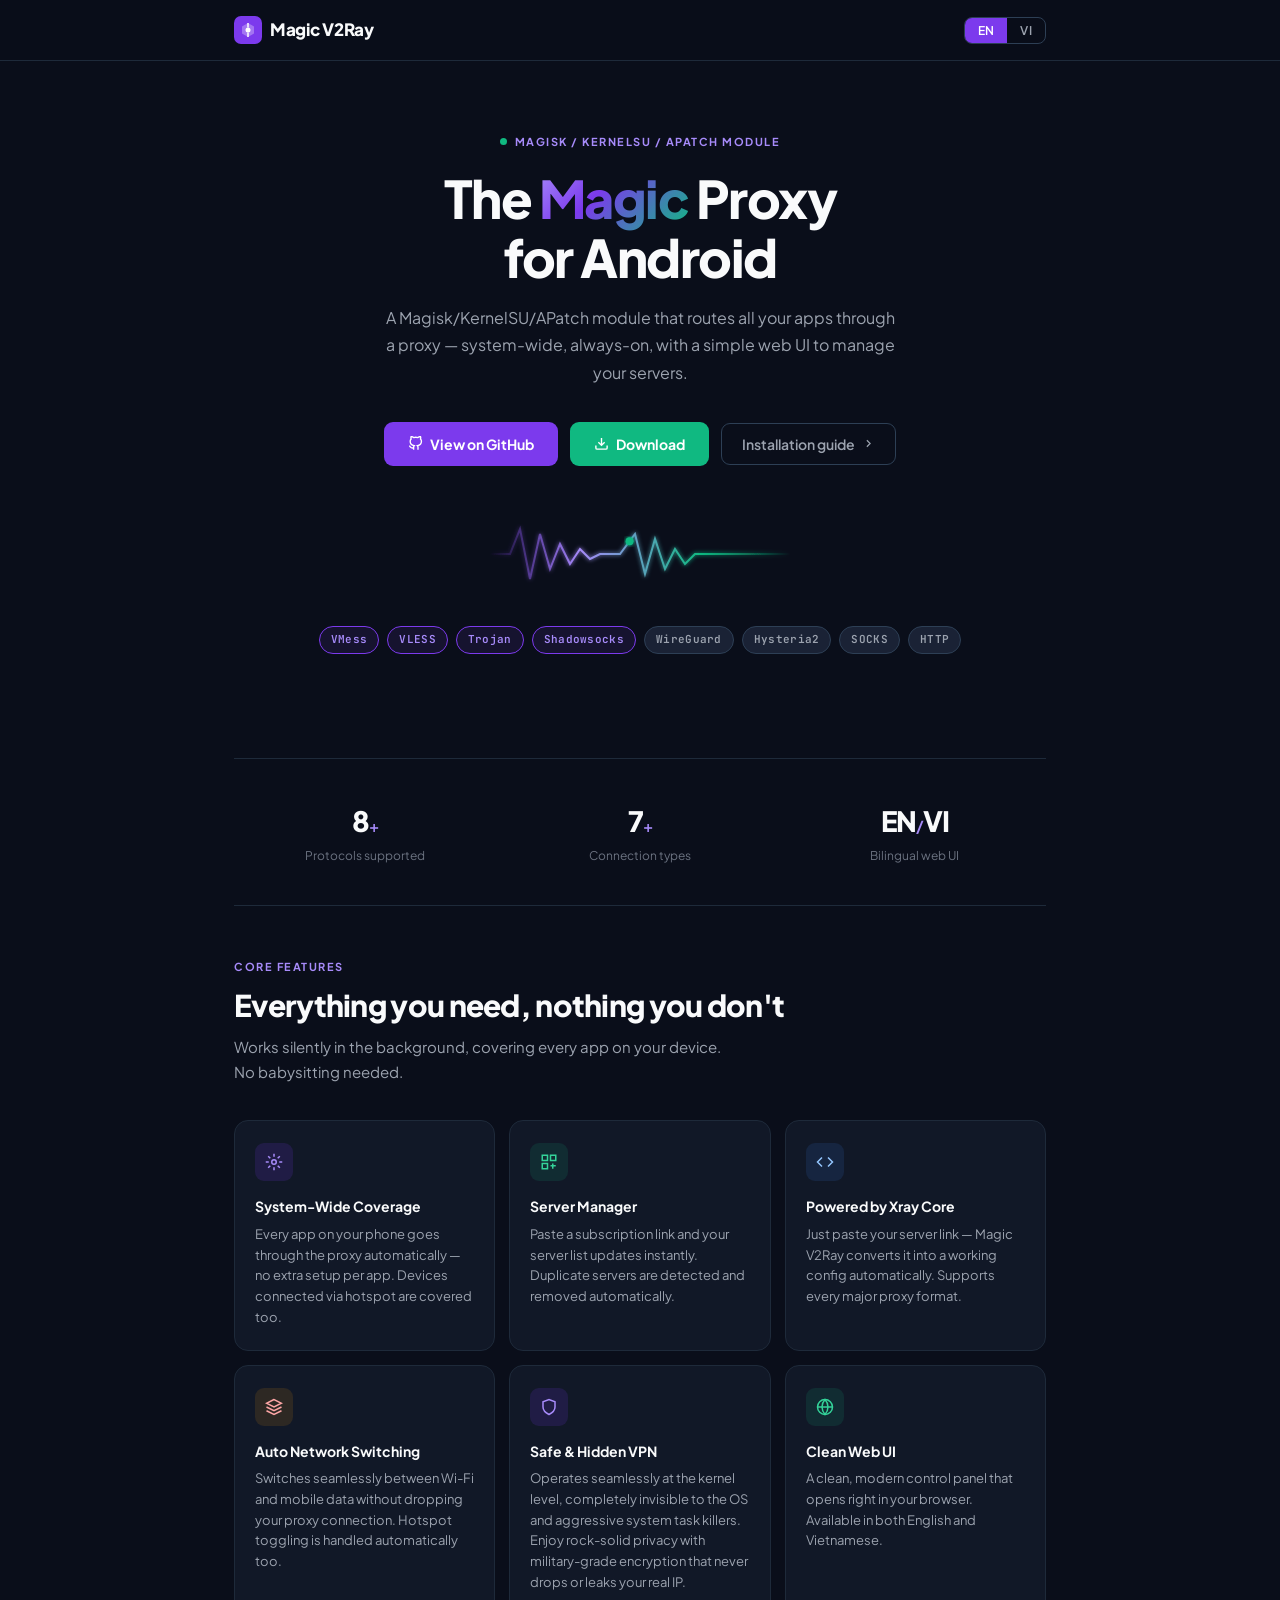
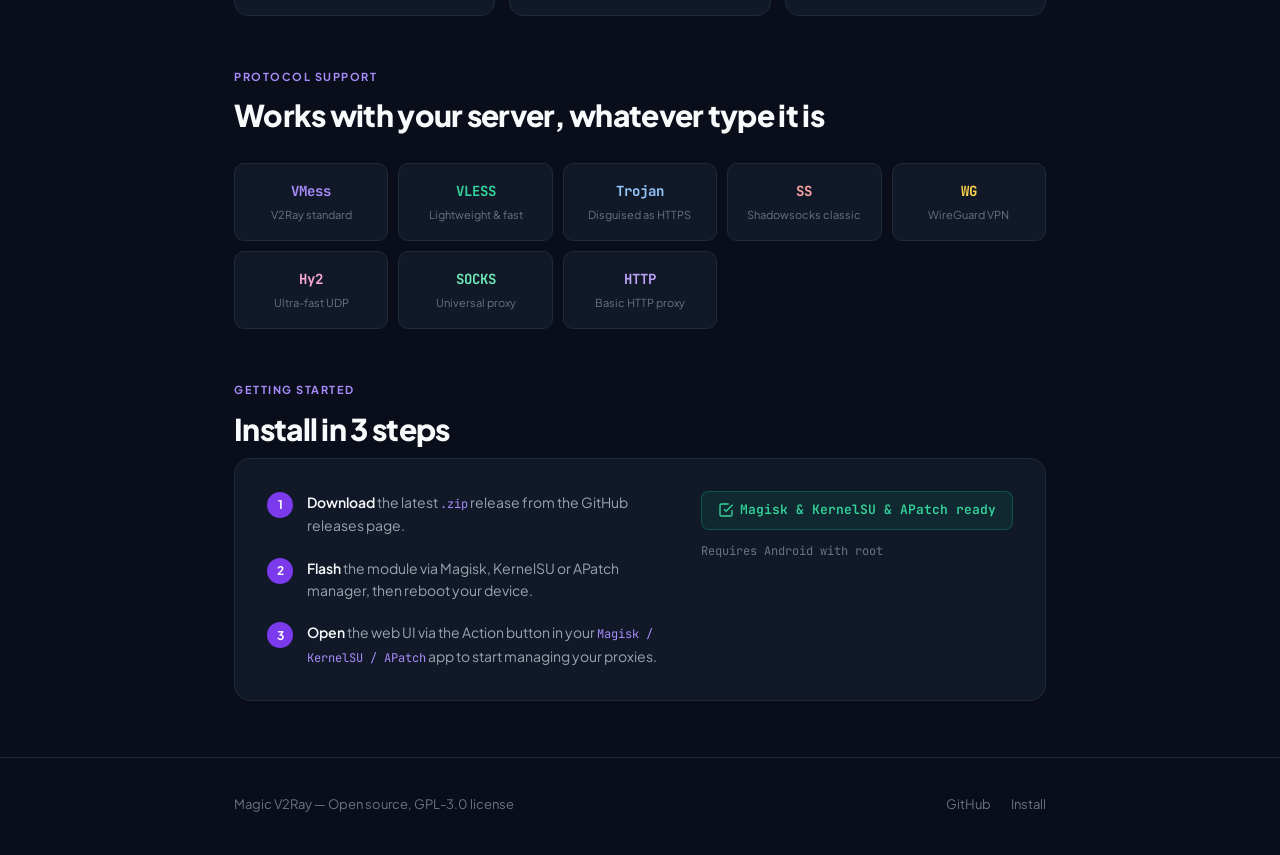
==== index.html @ 4b68f9a7 "Hello there!" ====
<html>
    <head>
        <meta charset="UTF-8">
        <meta name="viewport" content="width=device-width, initial-scale=1.0">
        <title>Magic V2Ray - Magisk/KernelSU/APatch module</title>
        <link rel="stylesheet" href="style.css">
        <link rel="icon" href="static/favicon.png">
    </head>
    <body>
        <div id="root" data-lang="en">
            <nav>
                <div class="wrap nav-inner">
                    <div class="logo">
                        <div class="logo-mark">
                            <svg viewBox="0 0 16 16">
                                <path d="M8 1L14 4.5V11.5L8 15L2 11.5V4.5L8 1Z" opacity=".3"/>
                                <circle cx="8" cy="8" r="2.5"/>
                                <line x1="8" y1="1" x2="8" y2="5.5" stroke="white" stroke-width="1.5" fill="none"/>
                                <line x1="8" y1="10.5" x2="8" y2="15" stroke="white" stroke-width="1.5" fill="none"/>
                            </svg>
                        </div>
                        Magic V2Ray
                    </div>
                    <div class="lang-toggle">
                        <button class="lang-btn active" onclick="setLang('en')">EN</button>
                        <button class="lang-btn" onclick="setLang('vi')">VI</button>
                    </div>
                </div>
            </nav>
            <div class="wrap">
                <!-- HERO -->
                <div class="hero">
                    <div class="hero-eyebrow">
                        <span class="dot-live"></span>
                        <span class="en">Magisk / KernelSU / APatch Module</span>
                        <span class="vi">Module cho Magisk / KernelSU / APatch</span>
                    </div>
                    <h1>
                        <span class="en">The <span class="gradient-text">Magic</span> Proxy<br>for Android</span>
                        <span class="vi">Proxy <span class="gradient-text">thần kỳ</span><br>cho Android</span>
                    </h1>
                    <p class="hero-sub en">A Magisk/KernelSU/APatch module that routes all your apps through a proxy — system-wide, always-on, with a simple web UI to manage your servers.</p>
                    <p class="hero-sub vi">Module Magisk/KernelSU/APatch giúp toàn bộ ứng dụng trên máy đi qua proxy — luôn hoạt động ngầm, không bị tắt, quản lý dễ dàng qua giao diện web.</p>
                    <div class="cta-row">
                        <a href="https://github.com/vincentng295/magic_v2ray" class="btn-primary">
                            <svg width="15" height="15" viewBox="0 0 24 24" fill="none" stroke="currentColor" stroke-width="2.2">
                                <path d="M9 19c-5 1.5-5-2.5-7-3m14 6v-3.87a3.37 3.37 0 00-.94-2.61c3.14-.35 6.44-1.54 6.44-7A5.44 5.44 0 0020 4.77 5.07 5.07 0 0019.91 1S18.73.65 16 2.48a13.38 13.38 0 00-7 0C6.27.65 5.09 1 5.09 1A5.07 5.07 0 005 4.77a5.44 5.44 0 00-1.5 3.78c0 5.42 3.3 6.61 6.44 7A3.37 3.37 0 009 18.13V22"/>
                            </svg>
                            <span class="en">View on GitHub</span><span class="vi">Xem trên GitHub</span>
                        </a>
                        <a href="https://github.com/vincentng295/Magic_V2Ray/releases/latest" class="btn-primary" style="background: #10B981; border-color: #10B981;">
                            <svg width="15" height="15" viewBox="0 0 24 24" fill="none" stroke="currentColor" stroke-width="2.2">
                                <path d="M21 15v4a2 2 0 0 1-2 2H5a2 2 0 0 1-2-2v-4M7 10l5 5 5-5M12 15V3"/>
                            </svg>
                            <span class="en">Download</span><span class="vi">Tải xuống</span>
                        </a>
                        <button class="btn-ghost" onclick="document.getElementById('install').scrollIntoView({behavior:'smooth'})">
                            <span class="en">Installation guide</span><span class="vi">Hướng dẫn cài đặt</span>
                            <svg width="13" height="13" viewBox="0 0 24 24" fill="none" stroke="currentColor" stroke-width="2.2">
                                <polyline points="9 18 15 12 9 6"/>
                            </svg>
                        </button>
                    </div>
                    <!-- SIGNAL ANIMATION -->
                    <div class="signal-wrap">
                        <a href="tool/monitor_latency"><svg viewBox="0 0 300 80" xmlns="http://www.w3.org/2000/svg">
                            <defs>
                                <linearGradient id="sg" x1="0%" y1="0%" x2="100%" y2="0%">
                                    <stop offset="0%" stop-color="#7C3AED" stop-opacity="0"/>
                                    <stop offset="30%" stop-color="#A78BFA"/>
                                    <stop offset="70%" stop-color="#10B981"/>
                                    <stop offset="100%" stop-color="#10B981" stop-opacity="0"/>
                                </linearGradient>
                                <filter id="glow">
                                    <feGaussianBlur stdDeviation="2" result="blur"/>
                                    <feMerge>
                                        <feMergeNode in="blur"/>
                                        <feMergeNode in="SourceGraphic"/>
                                    </feMerge>
                                </filter>
                            </defs>
                            <polyline id="wave" points="0,40 20,40 30,15 40,65 50,20 60,55 70,30 80,50 90,35 100,45 110,40 130,40 145,20 155,60 165,25 175,55 185,35 195,50 205,40 220,40 240,40 260,40 280,40 300,40"
                                fill="none" stroke="url(#sg)" stroke-width="2" filter="url(#glow)"/>
                            <circle r="4" fill="#10B981" filter="url(#glow)">
                                <animateMotion dur="2.8s" repeatCount="indefinite" keyTimes="0;1" calcMode="linear">
                                    <mpath href="#wave-path"/>
                                </animateMotion>
                            </circle>
                            <path id="wave-path" d="M0,40 L20,40 L30,15 L40,65 L50,20 L60,55 L70,30 L80,50 L90,35 L100,45 L110,40 L130,40 L145,20 L155,60 L165,25 L175,55 L185,35 L195,50 L205,40 L220,40 L240,40 L260,40 L280,40 L300,40" fill="none"/>
                        </svg></a>
                    </div>
                    <div class="pills">
                        <span class="pill hot">VMess</span>
                        <span class="pill hot">VLESS</span>
                        <span class="pill hot">Trojan</span>
                        <span class="pill hot">Shadowsocks</span>
                        <span class="pill">WireGuard</span>
                        <span class="pill">Hysteria2</span>
                        <span class="pill">SOCKS</span>
                        <span class="pill">HTTP</span>
                    </div>
                </div>
                <!-- STATS -->
                <div class="stats">
                    <div class="stat">
                        <div class="stat-num">8<span>+</span></div>
                        <div class="stat-lbl en">Protocols supported</div>
                        <div class="stat-lbl vi">Giao thức hỗ trợ</div>
                    </div>
                    <div class="stat">
                        <div class="stat-num">7<span>+</span></div>
                        <div class="stat-lbl en">Connection types</div>
                        <div class="stat-lbl vi">Kiểu kết nối hỗ trợ</div>
                    </div>
                    <div class="stat">
                        <div class="stat-num">EN<span>/</span>VI</div>
                        <div class="stat-lbl en">Bilingual web UI</div>
                        <div class="stat-lbl vi">Giao diện song ngữ</div>
                    </div>
                </div>
                <!-- FEATURES -->
                <div class="section">
                    <div class="section-label en">Core Features</div>
                    <div class="section-label vi">Tính năng chính</div>
                    <h2 class="section-title en">Everything you need, nothing you don't</h2>
                    <h2 class="section-title vi">Đủ tính năng, không rườm rà</h2>
                    <p class="section-sub en">Works silently in the background, covering every app on your device. No babysitting needed.</p>
                    <p class="section-sub vi">Chạy ngầm và tự động bảo vệ toàn bộ ứng dụng. Cài xong là xài, không cần chỉnh tay.</p>
                    <div class="feat-grid">
                        <div class="feat-card">
                            <div class="feat-icon v">
                                <svg width="18" height="18" viewBox="0 0 24 24" fill="none" stroke="#A78BFA" stroke-width="2">
                                    <circle cx="12" cy="12" r="3"/>
                                    <path d="M12 1v4M12 19v4M4.22 4.22l2.83 2.83M16.95 16.95l2.83 2.83M1 12h4M19 12h4M4.22 19.78l2.83-2.83M16.95 7.05l2.83-2.83"/>
                                </svg>
                            </div>
                            <div class="feat-title en">System-Wide Coverage</div>
                            <div class="feat-title vi">Phủ toàn bộ thiết bị</div>
                            <div class="feat-desc en">Every app on your phone goes through the proxy automatically — no extra setup per app. Devices connected via hotspot are covered too.</div>
                            <div class="feat-desc vi">Mọi ứng dụng trên điện thoại đều đi qua proxy tự động — không cần cài thêm gì. Thiết bị kết nối hotspot cũng được bảo vệ theo.</div>
                        </div>
                        <div class="feat-card">
                            <div class="feat-icon g">
                                <svg width="18" height="18" viewBox="0 0 24 24" fill="none" stroke="#34D399" stroke-width="2">
                                    <rect x="3" y="3" width="7" height="7"/>
                                    <rect x="14" y="3" width="7" height="7"/>
                                    <rect x="3" y="14" width="7" height="7"/>
                                    <path d="M14 17h7M17 14v7"/>
                                </svg>
                            </div>
                            <div class="feat-title en">Server Manager</div>
                            <div class="feat-title vi">Quản lý máy chủ</div>
                            <div class="feat-desc en">Paste a subscription link and your server list updates instantly. Duplicate servers are detected and removed automatically.</div>
                            <div class="feat-desc vi">Dán link subscription vào là danh sách máy chủ tự cập nhật. Server trùng lặp được tự động phát hiện và loại bỏ.</div>
                        </div>
                        <div class="feat-card">
                            <div class="feat-icon b">
                                <svg width="18" height="18" viewBox="0 0 24 24" fill="none" stroke="#93C5FD" stroke-width="2">
                                    <polyline points="16 18 22 12 16 6"/>
                                    <polyline points="8 6 2 12 8 18"/>
                                </svg>
                            </div>
                            <div class="feat-title en">Powered by Xray Core</div>
                            <div class="feat-title vi">Chạy trên nhân Xray</div>
                            <div class="feat-desc en">Just paste your server link — Magic V2Ray converts it into a working config automatically. Supports every major proxy format.</div>
                            <div class="feat-desc vi">Chỉ cần dán link server — Magic V2Ray tự chuyển thành cấu hình hoạt động được. Hỗ trợ mọi định dạng proxy phổ biến.</div>
                        </div>
                        <div class="feat-card">
                            <div class="feat-icon o">
                                <svg width="18" height="18" viewBox="0 0 24 24" fill="none" stroke="#FCA5A5" stroke-width="2">
                                    <path d="M12 2L2 7l10 5 10-5-10-5zM2 17l10 5 10-5M2 12l10 5 10-5"/>
                                </svg>
                            </div>
                            <div class="feat-title en">Auto Network Switching</div>
                            <div class="feat-title vi">Tự chuyển mạng</div>
                            <div class="feat-desc en">Switches seamlessly between Wi-Fi and mobile data without dropping your proxy connection. Hotspot toggling is handled automatically too.</div>
                            <div class="feat-desc vi">Chuyển liền mạch giữa Wi-Fi và dữ liệu di động mà không mất kết nối proxy. Bật tắt hotspot cũng được xử lý tự động.</div>
                        </div>
                        <div class="feat-card">
                            <div class="feat-icon v">
                                <svg width="18" height="18" viewBox="0 0 24 24" fill="none" stroke="#A78BFA" stroke-width="2">
                                    <path d="M12 22s8-4 8-10V5l-8-3-8 3v7c0 6 8 10 8 10z"/>
                                </svg>
                            </div>
                            <div class="feat-title en">Safe & Hidden VPN</div>
                            <div class="feat-title vi">An toàn & VPN ẩn thân</div>
                            <div class="feat-desc en">Operates seamlessly at the kernel level, completely invisible to the OS and aggressive system task killers. Enjoy rock-solid privacy with military-grade encryption that never drops or leaks your real IP.</div>
                            <div class="feat-desc vi">Hoạt động mượt mà ở cấp độ nhân (Kernel), hoàn toàn ẩn mình trước hệ điều hành và các trình dọn RAM hệ thống. Tận hưởng sự riêng tư tuyệt đối với mã hóa cấp quân đội, không lo gián đoạn hay rò rỉ IP thật.</div>
                        </div>
                        <div class="feat-card">
                            <div class="feat-icon g">
                                <svg width="18" height="18" viewBox="0 0 24 24" fill="none" stroke="#34D399" stroke-width="2">
                                    <circle cx="12" cy="12" r="10"/>
                                    <line x1="2" y1="12" x2="22" y2="12"/>
                                    <path d="M12 2a15.3 15.3 0 014 10 15.3 15.3 0 01-4 10 15.3 15.3 0 01-4-10 15.3 15.3 0 014-10z"/>
                                </svg>
                            </div>
                            <div class="feat-title en">Clean Web UI</div>
                            <div class="feat-title vi">Giao diện Web gọn gàng</div>
                            <div class="feat-desc en">A clean, modern control panel that opens right in your browser. Available in both English and Vietnamese.</div>
                            <div class="feat-desc vi">Trang quản lý hiện đại mở ngay trong trình duyệt. Hỗ trợ cả Tiếng Anh và Tiếng Việt.</div>
                        </div>
                    </div>
                </div>
                <!-- PROTOCOLS -->
                <div class="proto-section">
                    <div class="section-label en">Protocol Support</div>
                    <div class="section-label vi">Giao thức được hỗ trợ</div>
                    <h2 class="section-title en">Works with your server, whatever type it is</h2>
                    <h2 class="section-title vi">Tương thích với mọi loại máy chủ bạn đang dùng</h2>
                    <div class="proto-grid">
                        <div class="proto-card">
                            <div class="proto-name" style="color:#A78BFA">VMess</div>
                            <div class="proto-desc en">V2Ray standard</div>
                            <div class="proto-desc vi">Chuẩn V2Ray</div>
                        </div>
                        <div class="proto-card">
                            <div class="proto-name" style="color:#34D399">VLESS</div>
                            <div class="proto-desc en">Lightweight & fast</div>
                            <div class="proto-desc vi">Nhẹ & nhanh</div>
                        </div>
                        <div class="proto-card">
                            <div class="proto-name" style="color:#93C5FD">Trojan</div>
                            <div class="proto-desc en">Disguised as HTTPS</div>
                            <div class="proto-desc vi">Ngụy trang HTTPS</div>
                        </div>
                        <div class="proto-card">
                            <div class="proto-name" style="color:#FCA5A5">SS</div>
                            <div class="proto-desc en">Shadowsocks classic</div>
                            <div class="proto-desc vi">Shadowsocks cổ điển</div>
                        </div>
                        <div class="proto-card">
                            <div class="proto-name" style="color:#FCD34D">WG</div>
                            <div class="proto-desc en">WireGuard VPN</div>
                            <div class="proto-desc vi">WireGuard VPN</div>
                        </div>
                        <div class="proto-card">
                            <div class="proto-name" style="color:#F9A8D4">Hy2</div>
                            <div class="proto-desc en">Ultra-fast UDP</div>
                            <div class="proto-desc vi">UDP siêu nhanh</div>
                        </div>
                        <div class="proto-card">
                            <div class="proto-name" style="color:#6EE7B7">SOCKS</div>
                            <div class="proto-desc en">Universal proxy</div>
                            <div class="proto-desc vi">Proxy đa dụng</div>
                        </div>
                        <div class="proto-card">
                            <div class="proto-name" style="color:#BAA3F7">HTTP</div>
                            <div class="proto-desc en">Basic HTTP proxy</div>
                            <div class="proto-desc vi">Proxy HTTP cơ bản</div>
                        </div>
                    </div>
                </div>
                <!-- INSTALL -->
                <div class="section" id="install">
                    <div class="section-label en">Getting Started</div>
                    <div class="section-label vi">Bắt đầu sử dụng</div>
                    <h2 class="section-title en">Install in 3 steps</h2>
                    <h2 class="section-title vi">Cài đặt trong 3 bước</h2>
                    <div class="install-card">
                        <div class="install-steps">
                            <div class="step-row">
                                <div class="step-num">1</div>
                                <div class="step-txt en"><strong>Download</strong> the latest <code style="font-size:12px;font-family:var(--mono);color:var(--violet-l)">.zip</code> release from the GitHub releases page.</div>
                                <div class="step-txt vi"><strong>Tải xuống</strong> bản release <code style="font-size:12px;font-family:var(--mono);color:var(--violet-l)">.zip</code> mới nhất từ trang GitHub releases.</div>
                            </div>
                            <div class="step-row">
                                <div class="step-num">2</div>
                                <div class="step-txt en"><strong>Flash</strong> the module via Magisk, KernelSU or APatch manager, then reboot your device.</div>
                                <div class="step-txt vi"><strong>Flash</strong> module qua ứng dụng Magisk, KernelSU hoặc APatch, sau đó khởi động lại thiết bị.</div>
                            </div>
                            <div class="step-row" style="margin-bottom:0">
                                <div class="step-num">3</div>
                                <div class="step-txt en"><strong>Open</strong> the web UI via the Action button in your <code style="font-size:12px;font-family:var(--mono);color:var(--violet-l)">Magisk / KernelSU / APatch</code> app to start managing your proxies.</div>
                                <div class="step-txt vi"><strong>Mở</strong> giao diện web bằng nút Action trong ứng dụng <code style="font-size:12px;font-family:var(--mono);color:var(--violet-l)">Magisk / KernelSU / APatch</code> để bắt đầu quản lý proxy.</div>
                            </div>
                        </div>
                        <div>
                            <div class="install-badge">
                                <svg width="16" height="16" viewBox="0 0 24 24" fill="none" stroke="currentColor" stroke-width="2">
                                    <polyline points="9 11 12 14 22 4"/>
                                    <path d="M21 12v7a2 2 0 01-2 2H5a2 2 0 01-2-2V5a2 2 0 012-2h11"/>
                                </svg>
                                <span class="en">Magisk &amp; KernelSU &amp; APatch ready</span>
                                <span class="vi">Hỗ trợ Magisk &amp; KernelSU &amp; APatch</span>
                            </div>
                            <p style="font-size:12px;color:var(--txt3);margin-top:12px;font-family:var(--mono)">
                                <span class="en">Requires Android with root</span>
                                <span class="vi">Yêu cầu Android đã root</span>
                            </p>
                        </div>
                    </div>
                </div>
            </div>
            <!-- /wrap -->
            <footer>
                <div class="wrap footer-inner">
                    <div class="footer-left en">Magic V2Ray — Open source, GPL-3.0 license</div>
                    <div class="footer-left vi">Magic V2Ray — Mã nguồn mở, giấy phép GPL-3.0</div>
                    <div class="footer-links">
                        <a href="https://github.com/vincentng295/magic_v2ray">GitHub</a>
                        <a href="#" onclick="document.getElementById('install').scrollIntoView({behavior:'smooth'});return false" class="en">Install</a>
                        <a href="#" onclick="document.getElementById('install').scrollIntoView({behavior:'smooth'});return false" class="vi">Cài đặt</a>
                    </div>
                </div>
            </footer>
        </div>
        <script>
            if ('serviceWorker' in navigator) {
                window.addEventListener('load', () => {
                    navigator.serviceWorker.register('sw.js')
                        .then(reg => console.log('[Service Worker] Register with scope:', reg.scope))
                        .catch(err => console.error('[Service Worker] Register failed:', err));
                });
            }

            function setLang(lang) {
                document.getElementById('root').dataset.lang = lang;
                document.querySelectorAll('.lang-btn').forEach(b => b.classList.remove('active'));
                const targetBtn = document.querySelector(`.lang-btn[onclick="setLang('${lang}')"]`);
                if (targetBtn) targetBtn.classList.add('active');
                localStorage.setItem('preferred-lang', lang);
            }

            function autoDetectLanguage() {
                const savedLang = localStorage.getItem('preferred-lang');
                if (savedLang === 'en' || savedLang === 'vi') {
                    setLang(savedLang);
                    return;
                }
                const browserLang = (navigator.language || navigator.userLanguage || 'en').toLowerCase();
                if (browserLang.startsWith('vi')) {
                    setLang('vi');
                } else {
                    setLang('en');
                }
            }

            document.addEventListener('DOMContentLoaded', autoDetectLanguage);
        </script>
    </body>
</html>
---- style.css ----
@import url('https://fonts.googleapis.com/css2?family=Plus+Jakarta+Sans:wght@400;500;600;700;800&family=JetBrains+Mono:wght@400;500&display=swap');
*{box-sizing:border-box;margin:0;padding:0}
:root{
  --bg:#0A0E1A;--bg2:#111827;--bg3:#1a2235;
  --violet:#7C3AED;--violet-l:#A78BFA;--violet-ll:#DDD6FE;
  --emerald:#10B981;--emerald-l:#34D399;
  --txt:#F9FAFB;--txt2:#9CA3AF;--txt3:#6B7280;
  --border:#1E2A3A;--border2:#2D3F55;
  --mono:'JetBrains Mono',monospace;
  --sans:'Plus Jakarta Sans',sans-serif;
}
body{background:var(--bg);color:var(--txt);font-family:var(--sans);font-size:15px;line-height:1.6}
.wrap{max-width:860px;margin:0 auto;padding:0 24px}

/* NAV */
nav{padding:16px 0;border-bottom:1px solid var(--border);position:sticky;top:0;background:rgba(10,14,26,.92);backdrop-filter:blur(8px);z-index:100}
.nav-inner{display:flex;align-items:center;justify-content:space-between}
.logo{font-weight:800;font-size:17px;letter-spacing:-.3px;display:flex;align-items:center;gap:8px}
.logo-mark{width:28px;height:28px;background:var(--violet);border-radius:7px;display:flex;align-items:center;justify-content:center}
.logo-mark svg{width:16px;height:16px;fill:white}
.lang-toggle{display:flex;gap:0;border:1px solid var(--border2);border-radius:8px;overflow:hidden}
.lang-btn{padding:5px 13px;font-size:12px;font-weight:600;font-family:var(--sans);cursor:pointer;border:none;transition:all .2s;letter-spacing:.3px}
.lang-btn.active{background:var(--violet);color:#fff}
.lang-btn:not(.active){background:transparent;color:var(--txt2)}

/* HERO */
.hero{padding:72px 0 56px;text-align:center;position:relative;overflow:hidden}
.hero-eyebrow{font-size:11px;font-weight:700;letter-spacing:1.5px;text-transform:uppercase;color:var(--violet-l);margin-bottom:18px;display:flex;align-items:center;justify-content:center;gap:8px}
.dot-live{width:7px;height:7px;background:var(--emerald);border-radius:50%;animation:pulse-dot 2s infinite}
@keyframes pulse-dot{0%,100%{box-shadow:0 0 0 0 rgba(16,185,129,.5)}50%{box-shadow:0 0 0 5px rgba(16,185,129,0)}}
h1{font-size:clamp(32px,5vw,52px);font-weight:800;line-height:1.15;letter-spacing:-1.5px;margin-bottom:16px}
.gradient-text{background:linear-gradient(135deg,#A78BFA 0%,#7C3AED 40%,#10B981 100%);-webkit-background-clip:text;-webkit-text-fill-color:transparent;background-clip:text}
.hero-sub{font-size:16px;color:var(--txt2);max-width:520px;margin:0 auto 36px;line-height:1.7}
.cta-row{display:flex;align-items:center;justify-content:center;gap:12px;flex-wrap:wrap}
.btn-primary{background:var(--violet);color:#fff;padding:11px 24px;border-radius:9px;font-weight:700;font-size:14px;font-family:var(--sans);border:none;cursor:pointer;transition:all .18s;text-decoration:none;display:inline-flex;align-items:center;gap:7px}
.btn-primary:hover{background:#6D28D9;transform:translateY(-1px)}
.btn-ghost{background:transparent;color:var(--txt2);padding:11px 20px;border-radius:9px;font-weight:600;font-size:14px;font-family:var(--sans);border:1px solid var(--border2);cursor:pointer;transition:all .18s;text-decoration:none;display:inline-flex;align-items:center;gap:7px}
.btn-ghost:hover{border-color:var(--violet-l);color:var(--violet-l)}

/* SIGNAL ANIMATION */
.signal-wrap{margin:48px auto 0;width:300px;height:80px;position:relative}
.signal-wrap svg{width:100%;height:100%}

/* PROTOCOL PILLS */
.pills{display:flex;flex-wrap:wrap;gap:8px;justify-content:center;margin-top:32px}
.pill{font-size:11px;font-weight:600;font-family:var(--mono);padding:4px 11px;border-radius:100px;background:var(--bg3);border:1px solid var(--border2);color:var(--txt2);letter-spacing:.3px}
.pill.hot{border-color:var(--violet);color:var(--violet-l);background:rgba(124,58,237,.1)}

/* STATS */
.stats{display:grid;grid-template-columns:repeat(auto-fit,minmax(140px,1fr));gap:12px;padding:40px 0;border-top:1px solid var(--border);border-bottom:1px solid var(--border);margin:48px 0 0}
.stat{text-align:center}
.stat-num{font-size:28px;font-weight:800;letter-spacing:-1px;color:var(--txt)}
.stat-num span{font-size:16px;font-weight:600;color:var(--violet-l)}
.stat-lbl{font-size:12px;color:var(--txt3);margin-top:2px}

/* FEATURES */
.section{padding:52px 0 0}
.section-label{font-size:11px;font-weight:700;letter-spacing:1.5px;text-transform:uppercase;color:var(--violet-l);margin-bottom:12px}
.section-title{font-size:clamp(22px,3.5vw,30px);font-weight:800;letter-spacing:-.7px;margin-bottom:10px;line-height:1.25}
.section-sub{font-size:15px;color:var(--txt2);max-width:500px;line-height:1.65;margin-bottom:36px}
.feat-grid{display:grid;grid-template-columns:repeat(auto-fit,minmax(220px,1fr));gap:14px}
.feat-card{background:var(--bg2);border:1px solid var(--border);border-radius:14px;padding:22px 20px;transition:border-color .2s}
.feat-card:hover{border-color:var(--border2)}
.feat-icon{width:38px;height:38px;border-radius:9px;display:flex;align-items:center;justify-content:center;margin-bottom:14px;font-size:18px}
.feat-icon.v{background:rgba(124,58,237,.15)}
.feat-icon.g{background:rgba(16,185,129,.12)}
.feat-icon.b{background:rgba(59,130,246,.12)}
.feat-icon.o{background:rgba(245,158,11,.12)}
.feat-title{font-size:14px;font-weight:700;margin-bottom:6px}
.feat-desc{font-size:13px;color:var(--txt2);line-height:1.6}

/* CODE BLOCK */
.code-block{background:var(--bg2);border:1px solid var(--border);border-radius:12px;overflow:hidden;margin:36px 0}
.code-header{padding:10px 16px;display:flex;align-items:center;gap:8px;border-bottom:1px solid var(--border)}
.code-dot{width:10px;height:10px;border-radius:50%}
.code-file{font-size:12px;color:var(--txt3);font-family:var(--mono);margin-left:4px}
.code-body{padding:18px 20px;font-family:var(--mono);font-size:12.5px;line-height:1.8;overflow-x:auto;color:#C8D8F0}
.code-body .c{color:var(--txt3)}
.code-body .k{color:#A78BFA}
.code-body .s{color:#34D399}
.code-body .v{color:#FCA5A5}
.code-body .n{color:#93C5FD}

/* PROTOCOL TABLE */
.proto-section{padding:52px 0 0}
.proto-grid{display:grid;grid-template-columns:repeat(auto-fit,minmax(150px,1fr));gap:10px;margin-top:28px}
.proto-card{background:var(--bg2);border:1px solid var(--border);border-radius:10px;padding:16px;text-align:center;transition:all .2s;cursor:default}
.proto-card:hover{border-color:var(--violet);background:rgba(124,58,237,.06)}
.proto-name{font-size:14px;font-weight:700;font-family:var(--mono);margin-bottom:4px}
.proto-desc{font-size:11px;color:var(--txt3)}

/* INSTALL */
.install-section{padding:52px 0}
.install-card{background:var(--bg2);border:1px solid var(--border);border-radius:16px;padding:32px;display:flex;align-items:flex-start;gap:28px;flex-wrap:wrap}
.install-steps{flex:1;min-width:220px}
.step-row{display:flex;gap:14px;margin-bottom:20px;align-items:flex-start}
.step-num{width:26px;height:26px;border-radius:50%;background:var(--violet);color:#fff;font-size:12px;font-weight:700;display:flex;align-items:center;justify-content:center;flex-shrink:0;margin-top:1px}
.step-txt{font-size:14px;color:var(--txt2);line-height:1.6}
.step-txt strong{color:var(--txt);font-weight:600}
.install-badge{display:inline-flex;align-items:center;gap:6px;background:rgba(16,185,129,.1);border:1px solid rgba(16,185,129,.3);color:var(--emerald-l);border-radius:8px;padding:8px 16px;font-size:13px;font-weight:600;font-family:var(--mono)}

/* FOOTER */
footer{padding:36px 0 40px;border-top:1px solid var(--border);margin-top:56px}
.footer-inner{display:flex;align-items:center;justify-content:space-between;flex-wrap:wrap;gap:16px}
.footer-left{font-size:13px;color:var(--txt3)}
.footer-links{display:flex;gap:20px}
.footer-links a{font-size:13px;color:var(--txt3);text-decoration:none;transition:color .2s}
.footer-links a:hover{color:var(--violet-l)}

/* LANG HIDE */
.en,.vi{transition:opacity .15s}
[data-lang="vi"] .en,[data-lang="en"] .vi{display:none}
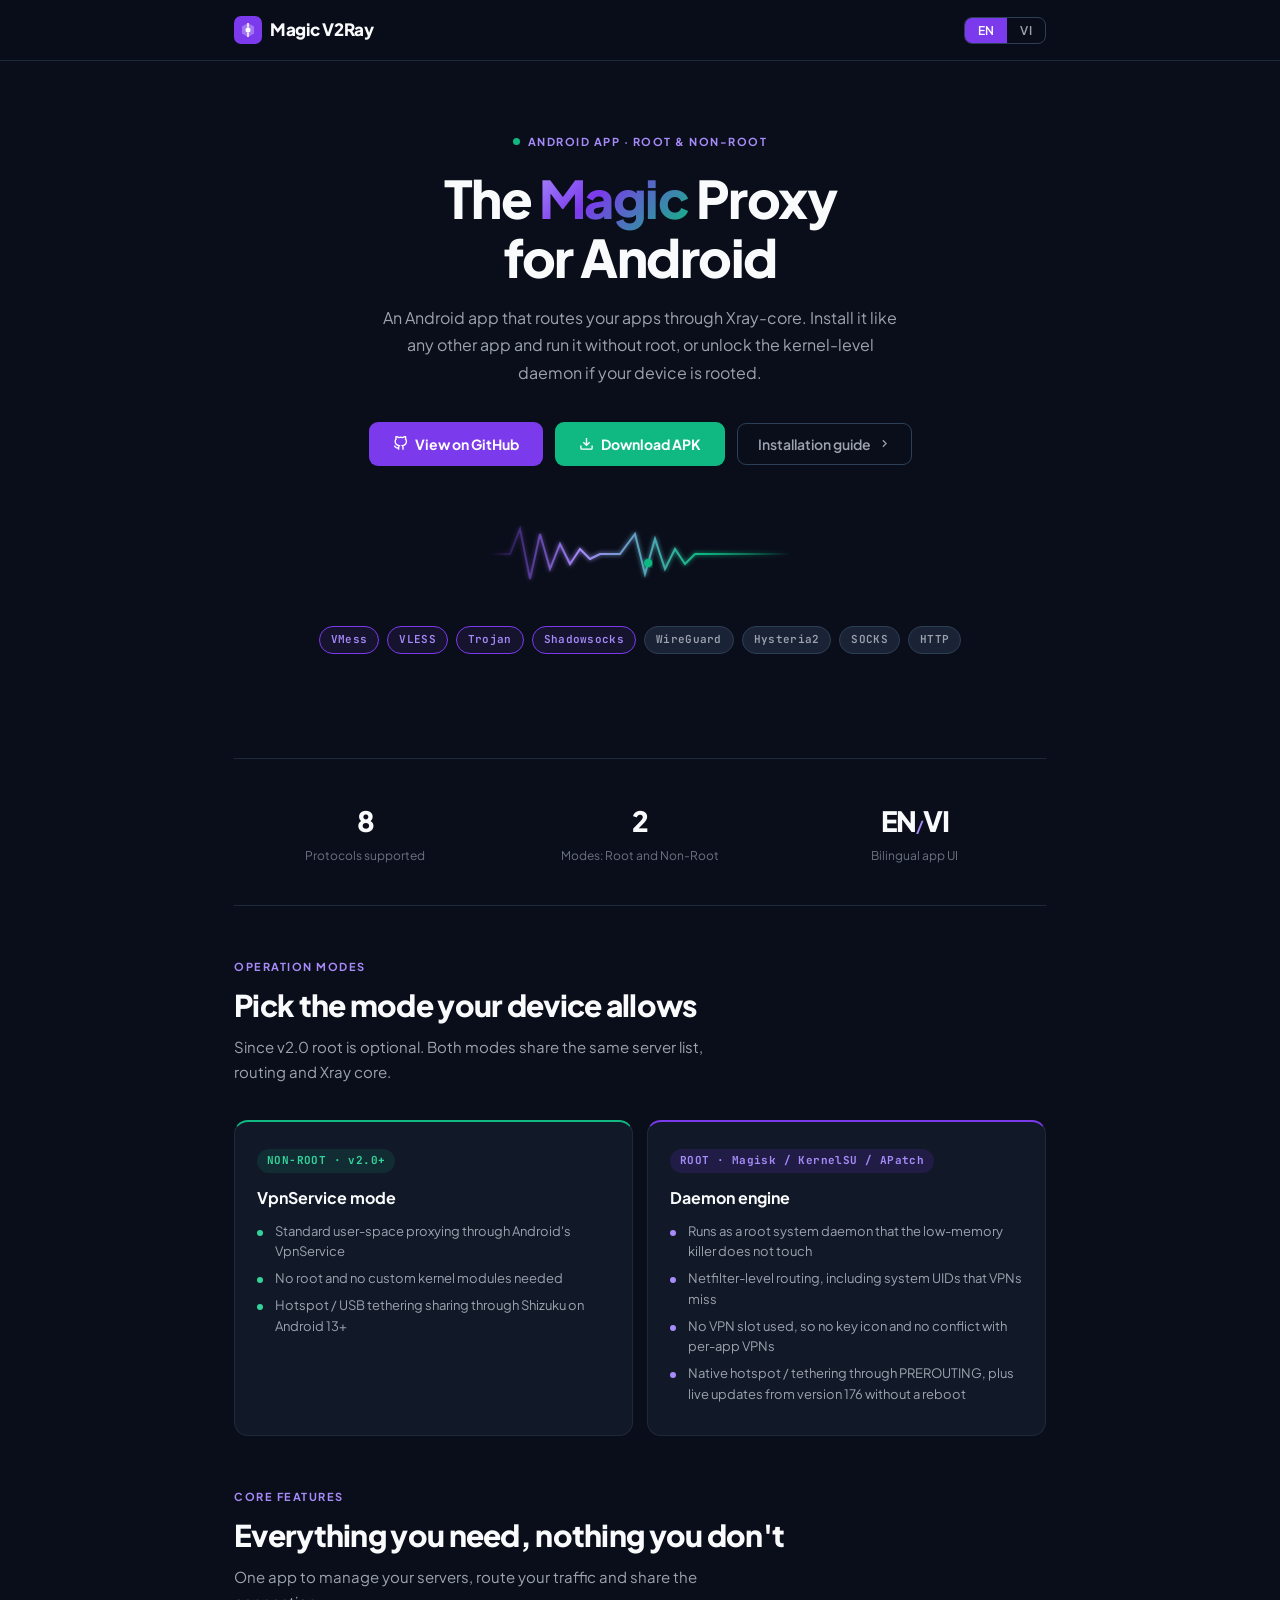
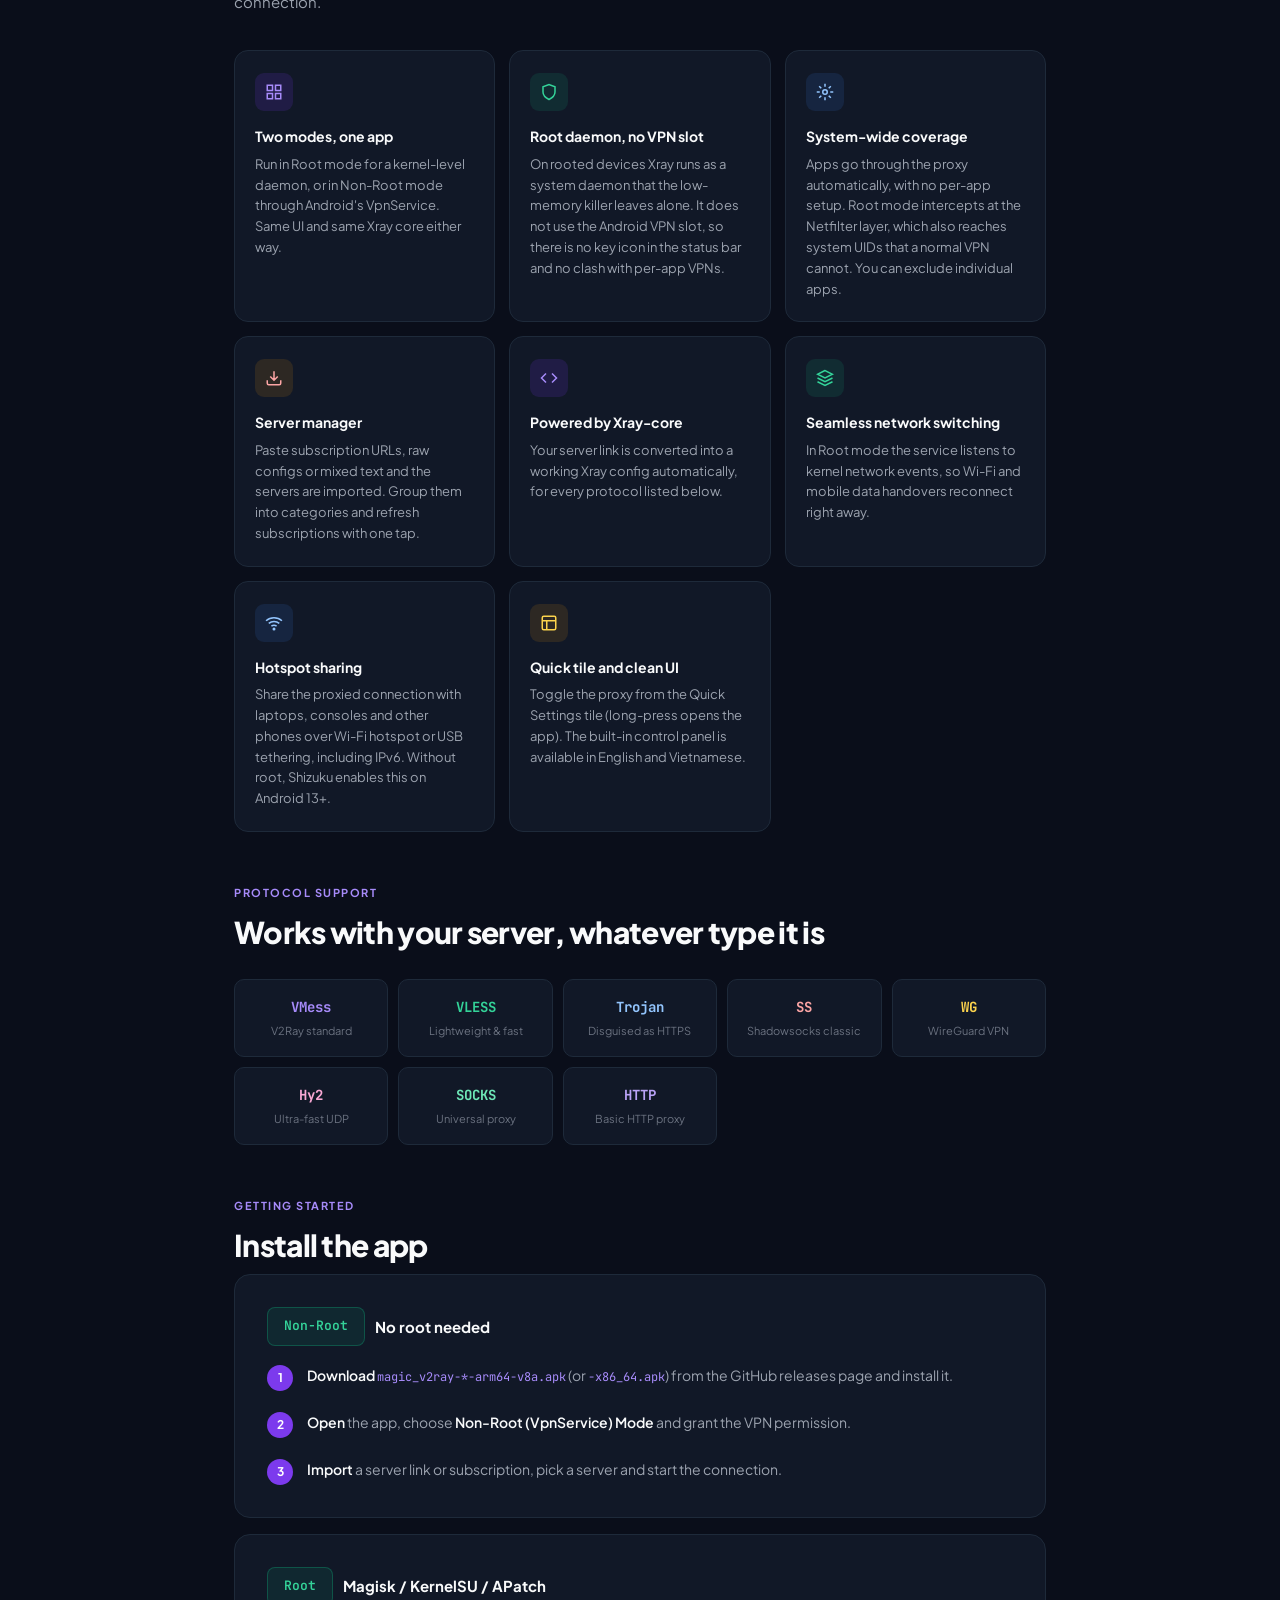
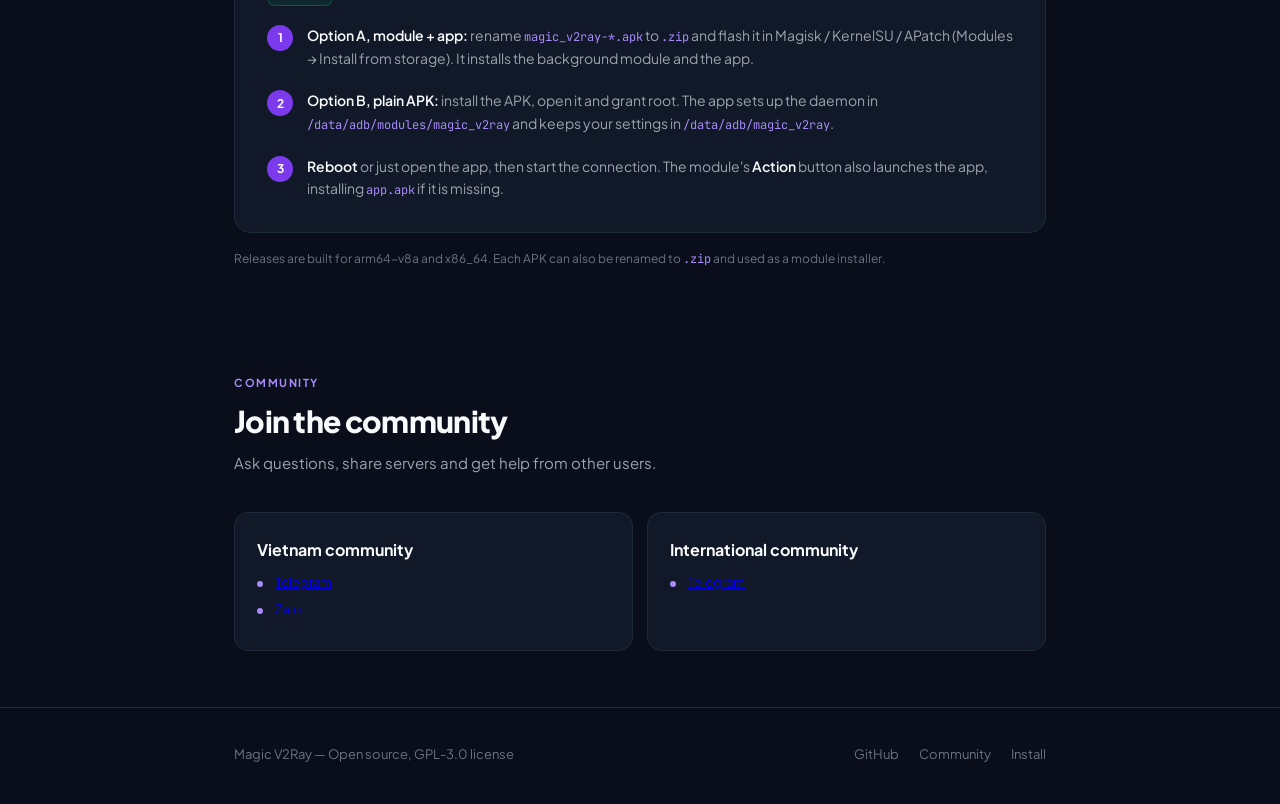
==== commit e5d57003: "Hello there!" ====
--- a/index.html
+++ b/index.html
@@ -1,10 +1,35 @@
-<html>
+<!DOCTYPE html>
+<html lang="en">
     <head>
         <meta charset="UTF-8">
         <meta name="viewport" content="width=device-width, initial-scale=1.0">
-        <title>Magic V2Ray - Magisk/KernelSU/APatch module</title>
+        <title>Magic V2Ray - Proxy app for Android (Root &amp; Non-Root)</title>
+        <meta name="description" content="Magic V2Ray is an Android app that routes your traffic through Xray-core. Works without root through VpnService, or as a kernel-level daemon on rooted devices.">
         <link rel="stylesheet" href="style.css">
         <link rel="icon" href="static/favicon.png">
+        <style>
+            .upd-ov{position:fixed;inset:0;z-index:9999;display:none;align-items:center;justify-content:center;padding:16px;background:rgba(0,0,0,.6);backdrop-filter:blur(3px)}
+            .upd-ov.show{display:flex}
+            .upd-box{width:100%;max-width:520px;max-height:85vh;display:flex;flex-direction:column;background:#fff;color:#111827;border-radius:14px;box-shadow:0 20px 60px rgba(0,0,0,.4);overflow:hidden}
+            .upd-head{display:flex;align-items:center;justify-content:space-between;gap:12px;padding:16px 20px;border-bottom:1px solid rgba(128,128,128,.25)}
+            .upd-title{font-size:17px;font-weight:700;margin:0}
+            .upd-ver{font-size:12.5px;opacity:.7;margin-top:2px}
+            .upd-x{background:none;border:0;color:inherit;font-size:24px;line-height:1;cursor:pointer;opacity:.6;padding:0 4px}
+            .upd-x:hover{opacity:1}
+            .upd-body{padding:16px 20px;overflow:auto;font-size:14px;line-height:1.6;flex:1}
+            .upd-body h1,.upd-body h2,.upd-body h3,.upd-body h4{font-size:15px;margin:14px 0 6px}
+            .upd-body ul{margin:6px 0;padding-left:20px}
+            .upd-body code{background:rgba(128,128,128,.18);padding:1px 5px;border-radius:4px;font-size:12.5px}
+            .upd-body a{color:#10B981}
+            .upd-body p{margin:6px 0}
+            .upd-foot{display:flex;justify-content:flex-end;gap:10px;padding:14px 20px;border-top:1px solid rgba(128,128,128,.25)}
+            .upd-dl{display:inline-flex;align-items:center;gap:8px;padding:10px 18px;border-radius:9px;background:#10B981;color:#fff;font-weight:600;font-size:14px;text-decoration:none}
+            .upd-dl:hover{filter:brightness(1.08)}
+            .upd-close{padding:10px 16px;border-radius:9px;border:1px solid rgba(128,128,128,.4);background:none;color:inherit;font-size:14px;cursor:pointer}
+            .upd-err{color:#ef4444}
+            @media (prefers-color-scheme:dark){.upd-box{background:#161b22;color:#e6edf3}}
+        </style>
+        <script src="https://keepandroidopen.org/banner.js"></script>
     </head>
     <body>
         <div id="root" data-lang="en">
@@ -32,15 +57,15 @@
                 <div class="hero">
                     <div class="hero-eyebrow">
                         <span class="dot-live"></span>
-                        <span class="en">Magisk / KernelSU / APatch Module</span>
-                        <span class="vi">Module cho Magisk / KernelSU / APatch</span>
+                        <span class="en">Android app · Root &amp; Non-Root</span>
+                        <span class="vi">Ứng dụng Android · Root &amp; Non-Root</span>
                     </div>
                     <h1>
                         <span class="en">The <span class="gradient-text">Magic</span> Proxy<br>for Android</span>
                         <span class="vi">Proxy <span class="gradient-text">thần kỳ</span><br>cho Android</span>
                     </h1>
-                    <p class="hero-sub en">A Magisk/KernelSU/APatch module that routes all your apps through a proxy — system-wide, always-on, with a simple web UI to manage your servers.</p>
-                    <p class="hero-sub vi">Module Magisk/KernelSU/APatch giúp toàn bộ ứng dụng trên máy đi qua proxy — luôn hoạt động ngầm, không bị tắt, quản lý dễ dàng qua giao diện web.</p>
+                    <p class="hero-sub en">An Android app that routes your apps through Xray-core. Install it like any other app and run it without root, or unlock the kernel-level daemon if your device is rooted.</p>
+                    <p class="hero-sub vi">Ứng dụng Android đưa ứng dụng trên máy đi qua Xray-core. Cài như app bình thường và chạy không cần root, hoặc mở khóa daemon cấp nhân nếu máy đã root.</p>
                     <div class="cta-row">
                         <a href="https://github.com/vincentng295/magic_v2ray" class="btn-primary">
                             <svg width="15" height="15" viewBox="0 0 24 24" fill="none" stroke="currentColor" stroke-width="2.2">
@@ -48,11 +73,11 @@
                             </svg>
                             <span class="en">View on GitHub</span><span class="vi">Xem trên GitHub</span>
                         </a>
-                        <a href="https://github.com/vincentng295/Magic_V2Ray/releases/latest" class="btn-primary" style="background: #10B981; border-color: #10B981;">
+                        <a href="https://github.com/vincentng295/Magic_V2Ray/releases/latest" id="apk-btn" class="btn-primary" style="background: #10B981; border-color: #10B981;">
                             <svg width="15" height="15" viewBox="0 0 24 24" fill="none" stroke="currentColor" stroke-width="2.2">
                                 <path d="M21 15v4a2 2 0 0 1-2 2H5a2 2 0 0 1-2-2v-4M7 10l5 5 5-5M12 15V3"/>
                             </svg>
-                            <span class="en">Download</span><span class="vi">Tải xuống</span>
+                            <span class="en">Download APK</span><span class="vi">Tải APK</span>
                         </a>
                         <button class="btn-ghost" onclick="document.getElementById('install').scrollIntoView({behavior:'smooth'})">
                             <span class="en">Installation guide</span><span class="vi">Hướng dẫn cài đặt</span>
@@ -103,19 +128,64 @@
                 <!-- STATS -->
                 <div class="stats">
                     <div class="stat">
-                        <div class="stat-num">8<span>+</span></div>
+                        <div class="stat-num">8</div>
                         <div class="stat-lbl en">Protocols supported</div>
                         <div class="stat-lbl vi">Giao thức hỗ trợ</div>
                     </div>
                     <div class="stat">
-                        <div class="stat-num">7<span>+</span></div>
-                        <div class="stat-lbl en">Connection types</div>
-                        <div class="stat-lbl vi">Kiểu kết nối hỗ trợ</div>
+                        <div class="stat-num">2</div>
+                        <div class="stat-lbl en">Modes: Root and Non-Root</div>
+                        <div class="stat-lbl vi">Chế độ: Root và Non-Root</div>
                     </div>
                     <div class="stat">
                         <div class="stat-num">EN<span>/</span>VI</div>
-                        <div class="stat-lbl en">Bilingual web UI</div>
-                        <div class="stat-lbl vi">Giao diện song ngữ</div>
+                        <div class="stat-lbl en">Bilingual app UI</div>
+                        <div class="stat-lbl vi">Giao diện ứng dụng song ngữ</div>
+                    </div>
+                </div>
+                <!-- MODES -->
+                <div class="section">
+                    <div class="section-label en">Operation Modes</div>
+                    <div class="section-label vi">Chế độ hoạt động</div>
+                    <h2 class="section-title en">Pick the mode your device allows</h2>
+                    <h2 class="section-title vi">Chọn chế độ phù hợp với thiết bị của bạn</h2>
+                    <p class="section-sub en">Since v2.0 root is optional. Both modes share the same server list, routing and Xray core.</p>
+                    <p class="section-sub vi">Từ v2.0, root không còn bắt buộc. Hai chế độ dùng chung danh sách máy chủ, định tuyến và nhân Xray.</p>
+                    <div class="mode-grid">
+                        <div class="mode-card nonroot">
+                            <span class="mode-tag en">NON-ROOT · v2.0+</span>
+                            <span class="mode-tag vi">NON-ROOT · v2.0+</span>
+                            <div class="mode-title en">VpnService mode</div>
+                            <div class="mode-title vi">Chế độ VpnService</div>
+                            <ul class="mode-list en">
+                                <li>Standard user-space proxying through Android's VpnService</li>
+                                <li>No root and no custom kernel modules needed</li>
+                                <li>Hotspot / USB tethering sharing through Shizuku on Android 13+</li>
+                            </ul>
+                            <ul class="mode-list vi">
+                                <li>Proxy ở không gian người dùng qua VpnService chuẩn của Android</li>
+                                <li>Không cần root hay module nhân tùy chỉnh</li>
+                                <li>Chia sẻ hotspot / USB tethering qua Shizuku trên Android 13+</li>
+                            </ul>
+                        </div>
+                        <div class="mode-card root">
+                            <span class="mode-tag en">ROOT · Magisk / KernelSU / APatch</span>
+                            <span class="mode-tag vi">ROOT · Magisk / KernelSU / APatch</span>
+                            <div class="mode-title en">Daemon engine</div>
+                            <div class="mode-title vi">Daemon nền</div>
+                            <ul class="mode-list en">
+                                <li>Runs as a root system daemon that the low-memory killer does not touch</li>
+                                <li>Netfilter-level routing, including system UIDs that VPNs miss</li>
+                                <li>No VPN slot used, so no key icon and no conflict with per-app VPNs</li>
+                                <li>Native hotspot / tethering through PREROUTING, plus live updates from version 176 without a reboot</li>
+                            </ul>
+                            <ul class="mode-list vi">
+                                <li>Chạy như daemon hệ thống quyền root, trình dọn bộ nhớ không đụng tới</li>
+                                <li>Định tuyến ở tầng Netfilter, gồm cả UID hệ thống mà VPN không với tới</li>
+                                <li>Không chiếm slot VPN, không có biểu tượng chìa khóa, không xung đột với VPN theo ứng dụng</li>
+                                <li>Hotspot / tethering gốc qua PREROUTING, cập nhật trực tiếp từ phiên bản 176 mà không cần khởi động lại</li>
+                            </ul>
+                        </div>
                     </div>
                 </div>
                 <!-- FEATURES -->
@@ -124,81 +194,64 @@
                     <div class="section-label vi">Tính năng chính</div>
                     <h2 class="section-title en">Everything you need, nothing you don't</h2>
                     <h2 class="section-title vi">Đủ tính năng, không rườm rà</h2>
-                    <p class="section-sub en">Works silently in the background, covering every app on your device. No babysitting needed.</p>
-                    <p class="section-sub vi">Chạy ngầm và tự động bảo vệ toàn bộ ứng dụng. Cài xong là xài, không cần chỉnh tay.</p>
+                    <p class="section-sub en">One app to manage your servers, route your traffic and share the connection.</p>
+                    <p class="section-sub vi">Một ứng dụng để quản lý máy chủ, định tuyến lưu lượng và chia sẻ kết nối.</p>
                     <div class="feat-grid">
                         <div class="feat-card">
-                            <div class="feat-icon v">
-                                <svg width="18" height="18" viewBox="0 0 24 24" fill="none" stroke="#A78BFA" stroke-width="2">
-                                    <circle cx="12" cy="12" r="3"/>
-                                    <path d="M12 1v4M12 19v4M4.22 4.22l2.83 2.83M16.95 16.95l2.83 2.83M1 12h4M19 12h4M4.22 19.78l2.83-2.83M16.95 7.05l2.83-2.83"/>
-                                </svg>
-                            </div>
-                            <div class="feat-title en">System-Wide Coverage</div>
+                            <div class="feat-icon v"><svg width="18" height="18" viewBox="0 0 24 24" fill="none" stroke="#A78BFA" stroke-width="2"><rect x="3" y="3" width="7" height="7"/><rect x="14" y="3" width="7" height="7"/><rect x="3" y="14" width="7" height="7"/><rect x="14" y="14" width="7" height="7"/></svg></div>
+                            <div class="feat-title en">Two modes, one app</div>
+                            <div class="feat-title vi">Hai chế độ, một ứng dụng</div>
+                            <div class="feat-desc en">Run in Root mode for a kernel-level daemon, or in Non-Root mode through Android's VpnService. Same UI and same Xray core either way.</div>
+                            <div class="feat-desc vi">Chạy Chế độ Root với daemon cấp nhân, hoặc Chế độ Non-Root qua VpnService của Android. Cùng giao diện, cùng nhân Xray.</div>
+                        </div>
+                        <div class="feat-card">
+                            <div class="feat-icon g"><svg width="18" height="18" viewBox="0 0 24 24" fill="none" stroke="#34D399" stroke-width="2"><path d="M12 22s8-4 8-10V5l-8-3-8 3v7c0 6 8 10 8 10z"/></svg></div>
+                            <div class="feat-title en">Root daemon, no VPN slot</div>
+                            <div class="feat-title vi">Daemon root, không chiếm VPN</div>
+                            <div class="feat-desc en">On rooted devices Xray runs as a system daemon that the low-memory killer leaves alone. It does not use the Android VPN slot, so there is no key icon in the status bar and no clash with per-app VPNs.</div>
+                            <div class="feat-desc vi">Trên máy đã root, Xray chạy như daemon hệ thống mà trình dọn bộ nhớ không đụng tới. Không chiếm slot VPN của Android nên không có biểu tượng chìa khóa và không xung đột với VPN theo ứng dụng.</div>
+                        </div>
+                        <div class="feat-card">
+                            <div class="feat-icon b"><svg width="18" height="18" viewBox="0 0 24 24" fill="none" stroke="#93C5FD" stroke-width="2"><circle cx="12" cy="12" r="3"/><path d="M12 1v4M12 19v4M4.22 4.22l2.83 2.83M16.95 16.95l2.83 2.83M1 12h4M19 12h4M4.22 19.78l2.83-2.83M16.95 7.05l2.83-2.83"/></svg></div>
+                            <div class="feat-title en">System-wide coverage</div>
                             <div class="feat-title vi">Phủ toàn bộ thiết bị</div>
-                            <div class="feat-desc en">Every app on your phone goes through the proxy automatically — no extra setup per app. Devices connected via hotspot are covered too.</div>
-                            <div class="feat-desc vi">Mọi ứng dụng trên điện thoại đều đi qua proxy tự động — không cần cài thêm gì. Thiết bị kết nối hotspot cũng được bảo vệ theo.</div>
-                        </div>
-                        <div class="feat-card">
-                            <div class="feat-icon g">
-                                <svg width="18" height="18" viewBox="0 0 24 24" fill="none" stroke="#34D399" stroke-width="2">
-                                    <rect x="3" y="3" width="7" height="7"/>
-                                    <rect x="14" y="3" width="7" height="7"/>
-                                    <rect x="3" y="14" width="7" height="7"/>
-                                    <path d="M14 17h7M17 14v7"/>
-                                </svg>
-                            </div>
-                            <div class="feat-title en">Server Manager</div>
+                            <div class="feat-desc en">Apps go through the proxy automatically, with no per-app setup. Root mode intercepts at the Netfilter layer, which also reaches system UIDs that a normal VPN cannot. You can exclude individual apps.</div>
+                            <div class="feat-desc vi">Ứng dụng tự động đi qua proxy, không cần cài riêng từng app. Chế độ Root chặn ở tầng Netfilter nên cả UID hệ thống mà VPN thường không với tới cũng được phủ. Có thể loại trừ từng ứng dụng.</div>
+                        </div>
+                        <div class="feat-card">
+                            <div class="feat-icon o"><svg width="18" height="18" viewBox="0 0 24 24" fill="none" stroke="#FCA5A5" stroke-width="2"><path d="M21 15v4a2 2 0 0 1-2 2H5a2 2 0 0 1-2-2v-4M7 10l5 5 5-5M12 15V3"/></svg></div>
+                            <div class="feat-title en">Server manager</div>
                             <div class="feat-title vi">Quản lý máy chủ</div>
-                            <div class="feat-desc en">Paste a subscription link and your server list updates instantly. Duplicate servers are detected and removed automatically.</div>
-                            <div class="feat-desc vi">Dán link subscription vào là danh sách máy chủ tự cập nhật. Server trùng lặp được tự động phát hiện và loại bỏ.</div>
-                        </div>
-                        <div class="feat-card">
-                            <div class="feat-icon b">
-                                <svg width="18" height="18" viewBox="0 0 24 24" fill="none" stroke="#93C5FD" stroke-width="2">
-                                    <polyline points="16 18 22 12 16 6"/>
-                                    <polyline points="8 6 2 12 8 18"/>
-                                </svg>
-                            </div>
-                            <div class="feat-title en">Powered by Xray Core</div>
-                            <div class="feat-title vi">Chạy trên nhân Xray</div>
-                            <div class="feat-desc en">Just paste your server link — Magic V2Ray converts it into a working config automatically. Supports every major proxy format.</div>
-                            <div class="feat-desc vi">Chỉ cần dán link server — Magic V2Ray tự chuyển thành cấu hình hoạt động được. Hỗ trợ mọi định dạng proxy phổ biến.</div>
-                        </div>
-                        <div class="feat-card">
-                            <div class="feat-icon o">
-                                <svg width="18" height="18" viewBox="0 0 24 24" fill="none" stroke="#FCA5A5" stroke-width="2">
-                                    <path d="M12 2L2 7l10 5 10-5-10-5zM2 17l10 5 10-5M2 12l10 5 10-5"/>
-                                </svg>
-                            </div>
-                            <div class="feat-title en">Auto Network Switching</div>
-                            <div class="feat-title vi">Tự chuyển mạng</div>
-                            <div class="feat-desc en">Switches seamlessly between Wi-Fi and mobile data without dropping your proxy connection. Hotspot toggling is handled automatically too.</div>
-                            <div class="feat-desc vi">Chuyển liền mạch giữa Wi-Fi và dữ liệu di động mà không mất kết nối proxy. Bật tắt hotspot cũng được xử lý tự động.</div>
-                        </div>
-                        <div class="feat-card">
-                            <div class="feat-icon v">
-                                <svg width="18" height="18" viewBox="0 0 24 24" fill="none" stroke="#A78BFA" stroke-width="2">
-                                    <path d="M12 22s8-4 8-10V5l-8-3-8 3v7c0 6 8 10 8 10z"/>
-                                </svg>
-                            </div>
-                            <div class="feat-title en">Safe & Hidden VPN</div>
-                            <div class="feat-title vi">An toàn & VPN ẩn thân</div>
-                            <div class="feat-desc en">Operates seamlessly at the kernel level, completely invisible to the OS and aggressive system task killers. Enjoy rock-solid privacy with military-grade encryption that never drops or leaks your real IP.</div>
-                            <div class="feat-desc vi">Hoạt động mượt mà ở cấp độ nhân (Kernel), hoàn toàn ẩn mình trước hệ điều hành và các trình dọn RAM hệ thống. Tận hưởng sự riêng tư tuyệt đối với mã hóa cấp quân đội, không lo gián đoạn hay rò rỉ IP thật.</div>
-                        </div>
-                        <div class="feat-card">
-                            <div class="feat-icon g">
-                                <svg width="18" height="18" viewBox="0 0 24 24" fill="none" stroke="#34D399" stroke-width="2">
-                                    <circle cx="12" cy="12" r="10"/>
-                                    <line x1="2" y1="12" x2="22" y2="12"/>
-                                    <path d="M12 2a15.3 15.3 0 014 10 15.3 15.3 0 01-4 10 15.3 15.3 0 01-4-10 15.3 15.3 0 014-10z"/>
-                                </svg>
-                            </div>
-                            <div class="feat-title en">Clean Web UI</div>
-                            <div class="feat-title vi">Giao diện Web gọn gàng</div>
-                            <div class="feat-desc en">A clean, modern control panel that opens right in your browser. Available in both English and Vietnamese.</div>
-                            <div class="feat-desc vi">Trang quản lý hiện đại mở ngay trong trình duyệt. Hỗ trợ cả Tiếng Anh và Tiếng Việt.</div>
+                            <div class="feat-desc en">Paste subscription URLs, raw configs or mixed text and the servers are imported. Group them into categories and refresh subscriptions with one tap.</div>
+                            <div class="feat-desc vi">Dán link subscription, cấu hình thô hoặc văn bản hỗn hợp là máy chủ được nhập vào. Gom vào danh mục và cập nhật subscription chỉ với một chạm.</div>
+                        </div>
+                        <div class="feat-card">
+                            <div class="feat-icon v"><svg width="18" height="18" viewBox="0 0 24 24" fill="none" stroke="#A78BFA" stroke-width="2"><polyline points="16 18 22 12 16 6"/><polyline points="8 6 2 12 8 18"/></svg></div>
+                            <div class="feat-title en">Powered by Xray-core</div>
+                            <div class="feat-title vi">Chạy trên nhân Xray-core</div>
+                            <div class="feat-desc en">Your server link is converted into a working Xray config automatically, for every protocol listed below.</div>
+                            <div class="feat-desc vi">Link máy chủ được tự động chuyển thành cấu hình Xray hoạt động được, cho mọi giao thức bên dưới.</div>
+                        </div>
+                        <div class="feat-card">
+                            <div class="feat-icon g"><svg width="18" height="18" viewBox="0 0 24 24" fill="none" stroke="#34D399" stroke-width="2"><path d="M12 2L2 7l10 5 10-5-10-5zM2 17l10 5 10-5M2 12l10 5 10-5"/></svg></div>
+                            <div class="feat-title en">Seamless network switching</div>
+                            <div class="feat-title vi">Chuyển mạng liền mạch</div>
+                            <div class="feat-desc en">In Root mode the service listens to kernel network events, so Wi-Fi and mobile data handovers reconnect right away.</div>
+                            <div class="feat-desc vi">Ở chế độ Root, dịch vụ lắng nghe sự kiện mạng của nhân nên khi đổi giữa Wi-Fi và dữ liệu di động sẽ kết nối lại ngay.</div>
+                        </div>
+                        <div class="feat-card">
+                            <div class="feat-icon b"><svg width="18" height="18" viewBox="0 0 24 24" fill="none" stroke="#93C5FD" stroke-width="2"><path d="M5 12.55a11 11 0 0 1 14.08 0M1.42 9a16 16 0 0 1 21.16 0M8.53 16.11a6 6 0 0 1 6.95 0"/><circle cx="12" cy="20" r="1"/></svg></div>
+                            <div class="feat-title en">Hotspot sharing</div>
+                            <div class="feat-title vi">Chia sẻ qua hotspot</div>
+                            <div class="feat-desc en">Share the proxied connection with laptops, consoles and other phones over Wi-Fi hotspot or USB tethering, including IPv6. Without root, Shizuku enables this on Android 13+.</div>
+                            <div class="feat-desc vi">Chia sẻ kết nối đã qua proxy cho laptop, máy console và điện thoại khác qua hotspot Wi-Fi hoặc USB tethering, gồm cả IPv6. Không root thì dùng Shizuku (Android 13+).</div>
+                        </div>
+                        <div class="feat-card">
+                            <div class="feat-icon o"><svg width="18" height="18" viewBox="0 0 24 24" fill="none" stroke="#FCD34D" stroke-width="2"><rect x="3" y="3" width="18" height="18" rx="2"/><path d="M3 9h18M9 21V9"/></svg></div>
+                            <div class="feat-title en">Quick tile and clean UI</div>
+                            <div class="feat-title vi">Ô cài đặt nhanh và giao diện gọn</div>
+                            <div class="feat-desc en">Toggle the proxy from the Quick Settings tile (long-press opens the app). The built-in control panel is available in English and Vietnamese.</div>
+                            <div class="feat-desc vi">Bật tắt proxy ngay từ ô Cài đặt nhanh (nhấn giữ để mở app). Bảng điều khiển tích hợp có Tiếng Anh và Tiếng Việt.</div>
                         </div>
                     </div>
                 </div>
@@ -216,8 +269,8 @@
                         </div>
                         <div class="proto-card">
                             <div class="proto-name" style="color:#34D399">VLESS</div>
-                            <div class="proto-desc en">Lightweight & fast</div>
-                            <div class="proto-desc vi">Nhẹ & nhanh</div>
+                            <div class="proto-desc en">Lightweight &amp; fast</div>
+                            <div class="proto-desc vi">Nhẹ &amp; nhanh</div>
                         </div>
                         <div class="proto-card">
                             <div class="proto-name" style="color:#93C5FD">Trojan</div>
@@ -252,42 +305,77 @@
                     </div>
                 </div>
                 <!-- INSTALL -->
-                <div class="section" id="install">
+                <div class="section install-section" id="install">
                     <div class="section-label en">Getting Started</div>
                     <div class="section-label vi">Bắt đầu sử dụng</div>
-                    <h2 class="section-title en">Install in 3 steps</h2>
-                    <h2 class="section-title vi">Cài đặt trong 3 bước</h2>
-                    <div class="install-card">
+                    <h2 class="section-title en">Install the app</h2>
+                    <h2 class="section-title vi">Cài đặt ứng dụng</h2>
+                    <div class="install-card install-track">
                         <div class="install-steps">
+                            <div class="install-track-title"><span class="install-badge">Non-Root</span><span class="en">No root needed</span><span class="vi">Không cần root</span></div>
                             <div class="step-row">
                                 <div class="step-num">1</div>
-                                <div class="step-txt en"><strong>Download</strong> the latest <code style="font-size:12px;font-family:var(--mono);color:var(--violet-l)">.zip</code> release from the GitHub releases page.</div>
-                                <div class="step-txt vi"><strong>Tải xuống</strong> bản release <code style="font-size:12px;font-family:var(--mono);color:var(--violet-l)">.zip</code> mới nhất từ trang GitHub releases.</div>
+                                <div class="step-txt en"><strong>Download</strong> <code>magic_v2ray-*-arm64-v8a.apk</code> (or <code>-x86_64.apk</code>) from the GitHub releases page and install it.</div>
+                                <div class="step-txt vi"><strong>Tải</strong> <code>magic_v2ray-*-arm64-v8a.apk</code> (hoặc <code>-x86_64.apk</code>) từ trang GitHub releases rồi cài đặt.</div>
                             </div>
                             <div class="step-row">
                                 <div class="step-num">2</div>
-                                <div class="step-txt en"><strong>Flash</strong> the module via Magisk, KernelSU or APatch manager, then reboot your device.</div>
-                                <div class="step-txt vi"><strong>Flash</strong> module qua ứng dụng Magisk, KernelSU hoặc APatch, sau đó khởi động lại thiết bị.</div>
+                                <div class="step-txt en"><strong>Open</strong> the app, choose <strong>Non-Root (VpnService) Mode</strong> and grant the VPN permission.</div>
+                                <div class="step-txt vi"><strong>Mở</strong> ứng dụng, chọn <strong>Chế độ Non-Root (VpnService)</strong> và cấp quyền VPN.</div>
                             </div>
                             <div class="step-row" style="margin-bottom:0">
                                 <div class="step-num">3</div>
-                                <div class="step-txt en"><strong>Open</strong> the web UI via the Action button in your <code style="font-size:12px;font-family:var(--mono);color:var(--violet-l)">Magisk / KernelSU / APatch</code> app to start managing your proxies.</div>
-                                <div class="step-txt vi"><strong>Mở</strong> giao diện web bằng nút Action trong ứng dụng <code style="font-size:12px;font-family:var(--mono);color:var(--violet-l)">Magisk / KernelSU / APatch</code> để bắt đầu quản lý proxy.</div>
+                                <div class="step-txt en"><strong>Import</strong> a server link or subscription, pick a server and start the connection.</div>
+                                <div class="step-txt vi"><strong>Nhập</strong> link máy chủ hoặc subscription, chọn một máy chủ rồi bắt đầu kết nối.</div>
                             </div>
                         </div>
-                        <div>
-                            <div class="install-badge">
-                                <svg width="16" height="16" viewBox="0 0 24 24" fill="none" stroke="currentColor" stroke-width="2">
-                                    <polyline points="9 11 12 14 22 4"/>
-                                    <path d="M21 12v7a2 2 0 01-2 2H5a2 2 0 01-2-2V5a2 2 0 012-2h11"/>
-                                </svg>
-                                <span class="en">Magisk &amp; KernelSU &amp; APatch ready</span>
-                                <span class="vi">Hỗ trợ Magisk &amp; KernelSU &amp; APatch</span>
+                    </div>
+                    <div class="install-card install-track">
+                        <div class="install-steps">
+                            <div class="install-track-title"><span class="install-badge">Root</span><span class="en">Magisk / KernelSU / APatch</span><span class="vi">Magisk / KernelSU / APatch</span></div>
+                            <div class="step-row">
+                                <div class="step-num">1</div>
+                                <div class="step-txt en"><strong>Option A, module + app:</strong> rename <code>magic_v2ray-*.apk</code> to <code>.zip</code> and flash it in Magisk / KernelSU / APatch (Modules → Install from storage). It installs the background module and the app.</div>
+                                <div class="step-txt vi"><strong>Cách A, module + app:</strong> đổi tên <code>magic_v2ray-*.apk</code> thành <code>.zip</code> rồi flash trong Magisk / KernelSU / APatch (Modules → Install from storage). Việc này cài cả module chạy nền lẫn ứng dụng.</div>
                             </div>
-                            <p style="font-size:12px;color:var(--txt3);margin-top:12px;font-family:var(--mono)">
-                                <span class="en">Requires Android with root</span>
-                                <span class="vi">Yêu cầu Android đã root</span>
-                            </p>
+                            <div class="step-row">
+                                <div class="step-num">2</div>
+                                <div class="step-txt en"><strong>Option B, plain APK:</strong> install the APK, open it and grant root. The app sets up the daemon in <code>/data/adb/modules/magic_v2ray</code> and keeps your settings in <code>/data/adb/magic_v2ray</code>.</div>
+                                <div class="step-txt vi"><strong>Cách B, cài APK thường:</strong> cài APK, mở app và cấp quyền root. Ứng dụng tự thiết lập daemon trong <code>/data/adb/modules/magic_v2ray</code> và giữ cài đặt của bạn ở <code>/data/adb/magic_v2ray</code>.</div>
+                            </div>
+                            <div class="step-row" style="margin-bottom:0">
+                                <div class="step-num">3</div>
+                                <div class="step-txt en"><strong>Reboot</strong> or just open the app, then start the connection. The module's <strong>Action</strong> button also launches the app, installing <code>app.apk</code> if it is missing.</div>
+                                <div class="step-txt vi"><strong>Khởi động lại</strong> hoặc mở thẳng ứng dụng, rồi bắt đầu kết nối. Nút <strong>Action</strong> của module cũng mở ứng dụng và tự cài <code>app.apk</code> nếu chưa có.</div>
+                            </div>
+                        </div>
+                    </div>
+                    <p class="install-note en">Releases are built for arm64-v8a and x86_64. Each APK can also be renamed to <code>.zip</code> and used as a module installer.</p>
+                    <p class="install-note vi">Bản phát hành có cho arm64-v8a và x86_64. Mỗi APK cũng có thể đổi tên thành <code>.zip</code> để dùng làm bộ cài module.</p>
+                </div>
+                <!-- COMMUNITY -->
+                <div class="section community-section" id="community">
+                    <div class="section-label en">Community</div>
+                    <div class="section-label vi">Cộng đồng</div>
+                    <h2 class="section-title en">Join the community</h2>
+                    <h2 class="section-title vi">Tham gia cộng đồng</h2>
+                    <p class="section-sub en">Ask questions, share servers and get help from other users.</p>
+                    <p class="section-sub vi">Đặt câu hỏi, chia sẻ máy chủ và nhận hỗ trợ từ người dùng khác.</p>
+                    <div class="mode-grid">
+                        <div class="mode-card">
+                            <div class="mode-title en">Vietnam community</div>
+                            <div class="mode-title vi">Cộng đồng Việt Nam</div>
+                            <ul class="mode-list">
+                                <li><a href="https://t.me/vless4gtiktok" target="_blank" rel="noopener">Telegram</a></li>
+                                <li><a href="https://zalo.me/g/wpvi1k4qdaqtmppywb5t" target="_blank" rel="noopener">Zalo</a></li>
+                            </ul>
+                        </div>
+                        <div class="mode-card">
+                            <div class="mode-title en">International community</div>
+                            <div class="mode-title vi">Cộng đồng quốc tế</div>
+                            <ul class="mode-list">
+                                <li><a href="https://t.me/huskydg" target="_blank" rel="noopener">Telegram</a></li>
+                            </ul>
                         </div>
                     </div>
                 </div>
@@ -299,11 +387,29 @@
                     <div class="footer-left vi">Magic V2Ray — Mã nguồn mở, giấy phép GPL-3.0</div>
                     <div class="footer-links">
                         <a href="https://github.com/vincentng295/magic_v2ray">GitHub</a>
+                        <a href="#community" class="en">Community</a>
+                        <a href="#community" class="vi">Cộng đồng</a>
                         <a href="#" onclick="document.getElementById('install').scrollIntoView({behavior:'smooth'});return false" class="en">Install</a>
                         <a href="#" onclick="document.getElementById('install').scrollIntoView({behavior:'smooth'});return false" class="vi">Cài đặt</a>
                     </div>
                 </div>
             </footer>
+        </div>
+        <div class="upd-ov" id="upd-ov" role="dialog" aria-modal="true" aria-labelledby="upd-title">
+            <div class="upd-box">
+                <div class="upd-head">
+                    <div>
+                        <h3 class="upd-title" id="upd-title"></h3>
+                        <div class="upd-ver" id="upd-ver"></div>
+                    </div>
+                    <button type="button" class="upd-x" id="upd-x" aria-label="Close">&times;</button>
+                </div>
+                <div class="upd-body" id="upd-body"></div>
+                <div class="upd-foot">
+                    <button type="button" class="upd-close" id="upd-close"></button>
+                    <a class="upd-dl" id="upd-dl" href="#" download></a>
+                </div>
+            </div>
         </div>
         <script>
             if ('serviceWorker' in navigator) {
@@ -316,6 +422,7 @@
 
             function setLang(lang) {
                 document.getElementById('root').dataset.lang = lang;
+                document.documentElement.lang = lang;
                 document.querySelectorAll('.lang-btn').forEach(b => b.classList.remove('active'));
                 const targetBtn = document.querySelector(`.lang-btn[onclick="setLang('${lang}')"]`);
                 if (targetBtn) targetBtn.classList.add('active');
@@ -329,14 +436,110 @@
                     return;
                 }
                 const browserLang = (navigator.language || navigator.userLanguage || 'en').toLowerCase();
-                if (browserLang.startsWith('vi')) {
-                    setLang('vi');
-                } else {
-                    setLang('en');
+                setLang(browserLang.startsWith('vi') ? 'vi' : 'en');
+            }
+
+            // ===== Popup cập nhật / Update popup =====
+            const I18N = {
+                en: {title: 'New update available', version: 'Version', code: 'build', loading: 'Loading changelog...', close: 'Close', dl: 'Download APK', noLog: 'Could not load the changelog.', openLog: 'Open changelog', fail: 'Could not check for updates. Opening the releases page...'},
+                vi: {title: 'Có bản cập nhật mới', version: 'Phiên bản', code: 'build', loading: 'Đang tải nội dung cập nhật...', close: 'Đóng', dl: 'Tải APK', noLog: 'Không tải được nội dung cập nhật.', openLog: 'Mở changelog', fail: 'Không kiểm tra được bản cập nhật. Đang mở trang releases...'}
+            };
+            const curLang = () => (document.documentElement.lang === 'vi' ? 'vi' : 'en');
+
+            function escHtml(t) {
+                return t.replace(/&/g, '&amp;').replace(/</g, '&lt;').replace(/>/g, '&gt;');
+            }
+
+            function inlineMd(t) {
+                return escHtml(t)
+                    .replace(/`([^`]+)`/g, '<code>$1</code>')
+                    .replace(/\*\*([^*]+)\*\*/g, '<strong>$1</strong>')
+                    .replace(/\[([^\]]+)\]\((https?:\/\/[^)\s]+)\)/g, '<a href="$2" target="_blank" rel="noopener">$1</a>');
+            }
+
+            // Markdown đơn giản: tiêu đề, danh sách, đoạn văn
+            function renderMd(md) {
+                const out = [];
+                let inList = false;
+                for (const raw of md.split(/\r?\n/)) {
+                    const line = raw.trimEnd();
+                    let m;
+                    if ((m = line.match(/^\s*[-*+]\s+(.*)$/))) {
+                        if (!inList) { out.push('<ul>'); inList = true; }
+                        out.push('<li>' + inlineMd(m[1]) + '</li>');
+                        continue;
+                    }
+                    if (inList) { out.push('</ul>'); inList = false; }
+                    if ((m = line.match(/^(#{1,6})\s+(.*)$/))) {
+                        const lv = Math.min(m[1].length + 1, 4);
+                        out.push('<h' + lv + '>' + inlineMd(m[2]) + '</h' + lv + '>');
+                    } else if (line.trim()) {
+                        out.push('<p>' + inlineMd(line) + '</p>');
+                    }
                 }
-            }
+                if (inList) out.push('</ul>');
+                return out.join('');
+            }
+
+            function closeUpdate() {
+                document.getElementById('upd-ov').classList.remove('show');
+                document.body.style.overflow = '';
+            }
+
+            async function openUpdate(e) {
+                e.preventDefault();
+                const btn = e.currentTarget;
+                const t = I18N[curLang()];
+                btn.style.opacity = '.6';
+                btn.style.pointerEvents = 'none';
+                try {
+                    const res = await fetch('/update.json', {cache: 'no-store'});
+                    if (!res.ok) throw new Error('HTTP ' + res.status);
+                    const info = await res.json();
+                    if (!info.zipUrl) throw new Error('Missing zipUrl');
+
+                    document.getElementById('upd-title').textContent = t.title;
+                    document.getElementById('upd-ver').textContent =
+                        t.version + ' ' + (info.version || '') + (info.versionCode ? ' (' + t.code + ' ' + info.versionCode + ')' : '');
+                    document.getElementById('upd-close').textContent = t.close;
+                    const dl = document.getElementById('upd-dl');
+                    dl.textContent = t.dl;
+                    dl.href = info.zipUrl;
+                    const body = document.getElementById('upd-body');
+                    body.textContent = t.loading;
+                    document.getElementById('upd-ov').classList.add('show');
+                    document.body.style.overflow = 'hidden';
+
+                    // Tải changelog (không chặn nút tải)
+                    if (info.changelog) {
+                        fetch(info.changelog, {cache: 'no-store'})
+                            .then(r => { if (!r.ok) throw new Error('HTTP ' + r.status); return r.text(); })
+                            .then(md => { body.innerHTML = renderMd(md); })
+                            .catch(() => {
+                                body.innerHTML = '<p class="upd-err">' + t.noLog + '</p><p><a href="' + encodeURI(info.changelog) + '" target="_blank" rel="noopener">' + t.openLog + '</a></p>';
+                            });
+                    } else {
+                        body.textContent = '';
+                    }
+                } catch (err) {
+                    console.error('[Update] Failed:', err);
+                    alert(t.fail);
+                    window.location.href = btn.href;
+                } finally {
+                    btn.style.opacity = '';
+                    btn.style.pointerEvents = '';
+                }
+            }
+
+            document.addEventListener('DOMContentLoaded', () => {
+                document.getElementById('apk-btn').addEventListener('click', openUpdate);
+                document.getElementById('upd-x').addEventListener('click', closeUpdate);
+                document.getElementById('upd-close').addEventListener('click', closeUpdate);
+                document.getElementById('upd-ov').addEventListener('click', ev => { if (ev.target.id === 'upd-ov') closeUpdate(); });
+                document.addEventListener('keydown', ev => { if (ev.key === 'Escape') closeUpdate(); });
+            });
 
             document.addEventListener('DOMContentLoaded', autoDetectLanguage);
         </script>
     </body>
-</html>+</html>
--- a/style.css
+++ b/style.css
@@ -109,4 +109,23 @@
 
 /* LANG HIDE */
 .en,.vi{transition:opacity .15s}
-[data-lang="vi"] .en,[data-lang="en"] .vi{display:none}+[data-lang="vi"] .en,[data-lang="en"] .vi{display:none}
+
+/* MODES + INSTALL TRACKS (added for the app rewrite) */
+.mode-grid{display:grid;grid-template-columns:repeat(auto-fit,minmax(280px,1fr));gap:14px}
+.mode-card{background:var(--bg2);border:1px solid var(--border);border-radius:14px;padding:24px 22px;transition:border-color .2s}
+.mode-card:hover{border-color:var(--border2)}
+.mode-card.root{border-top:2px solid var(--violet)}
+.mode-card.nonroot{border-top:2px solid var(--emerald)}
+.mode-tag{display:inline-block;font-size:11px;font-weight:700;font-family:var(--mono);letter-spacing:.4px;padding:3px 10px;border-radius:100px;margin-bottom:12px}
+.mode-card.root .mode-tag{background:rgba(124,58,237,.15);color:var(--violet-l)}
+.mode-card.nonroot .mode-tag{background:rgba(16,185,129,.12);color:var(--emerald-l)}
+.mode-title{font-size:16px;font-weight:700;margin-bottom:8px}
+.mode-list{list-style:none;margin-top:10px}
+.mode-list li{font-size:13px;color:var(--txt2);line-height:1.6;padding-left:18px;position:relative;margin-bottom:6px}
+.mode-list li:before{content:"";position:absolute;left:0;top:9px;width:6px;height:6px;border-radius:50%;background:var(--violet-l)}
+.mode-card.nonroot .mode-list li:before{background:var(--emerald-l)}
+.install-track{margin-bottom:16px}
+.install-track-title{font-size:15px;font-weight:700;margin-bottom:18px;display:flex;align-items:center;gap:10px}
+.install-note{font-size:12px;color:var(--txt3);margin-top:14px;line-height:1.6}
+.install-note code,.step-txt code{font-size:12px;font-family:var(--mono);color:var(--violet-l)}
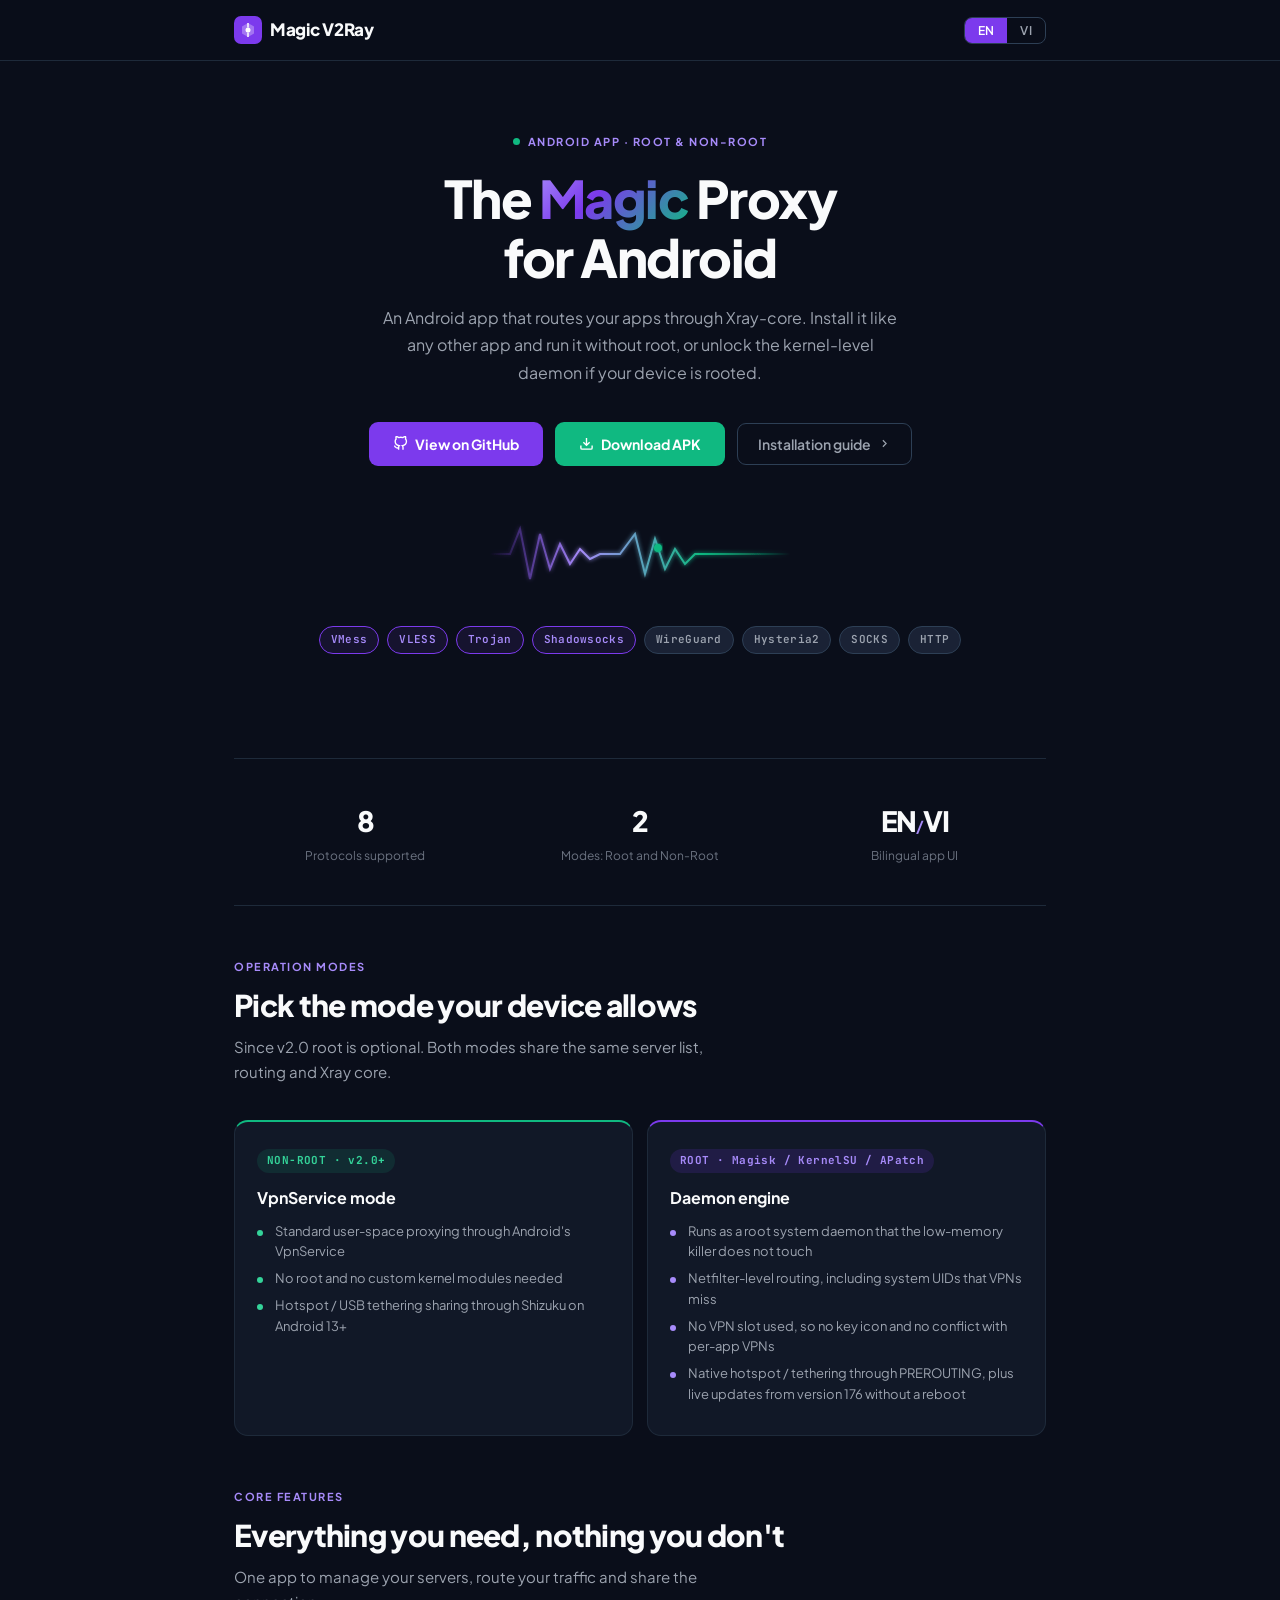
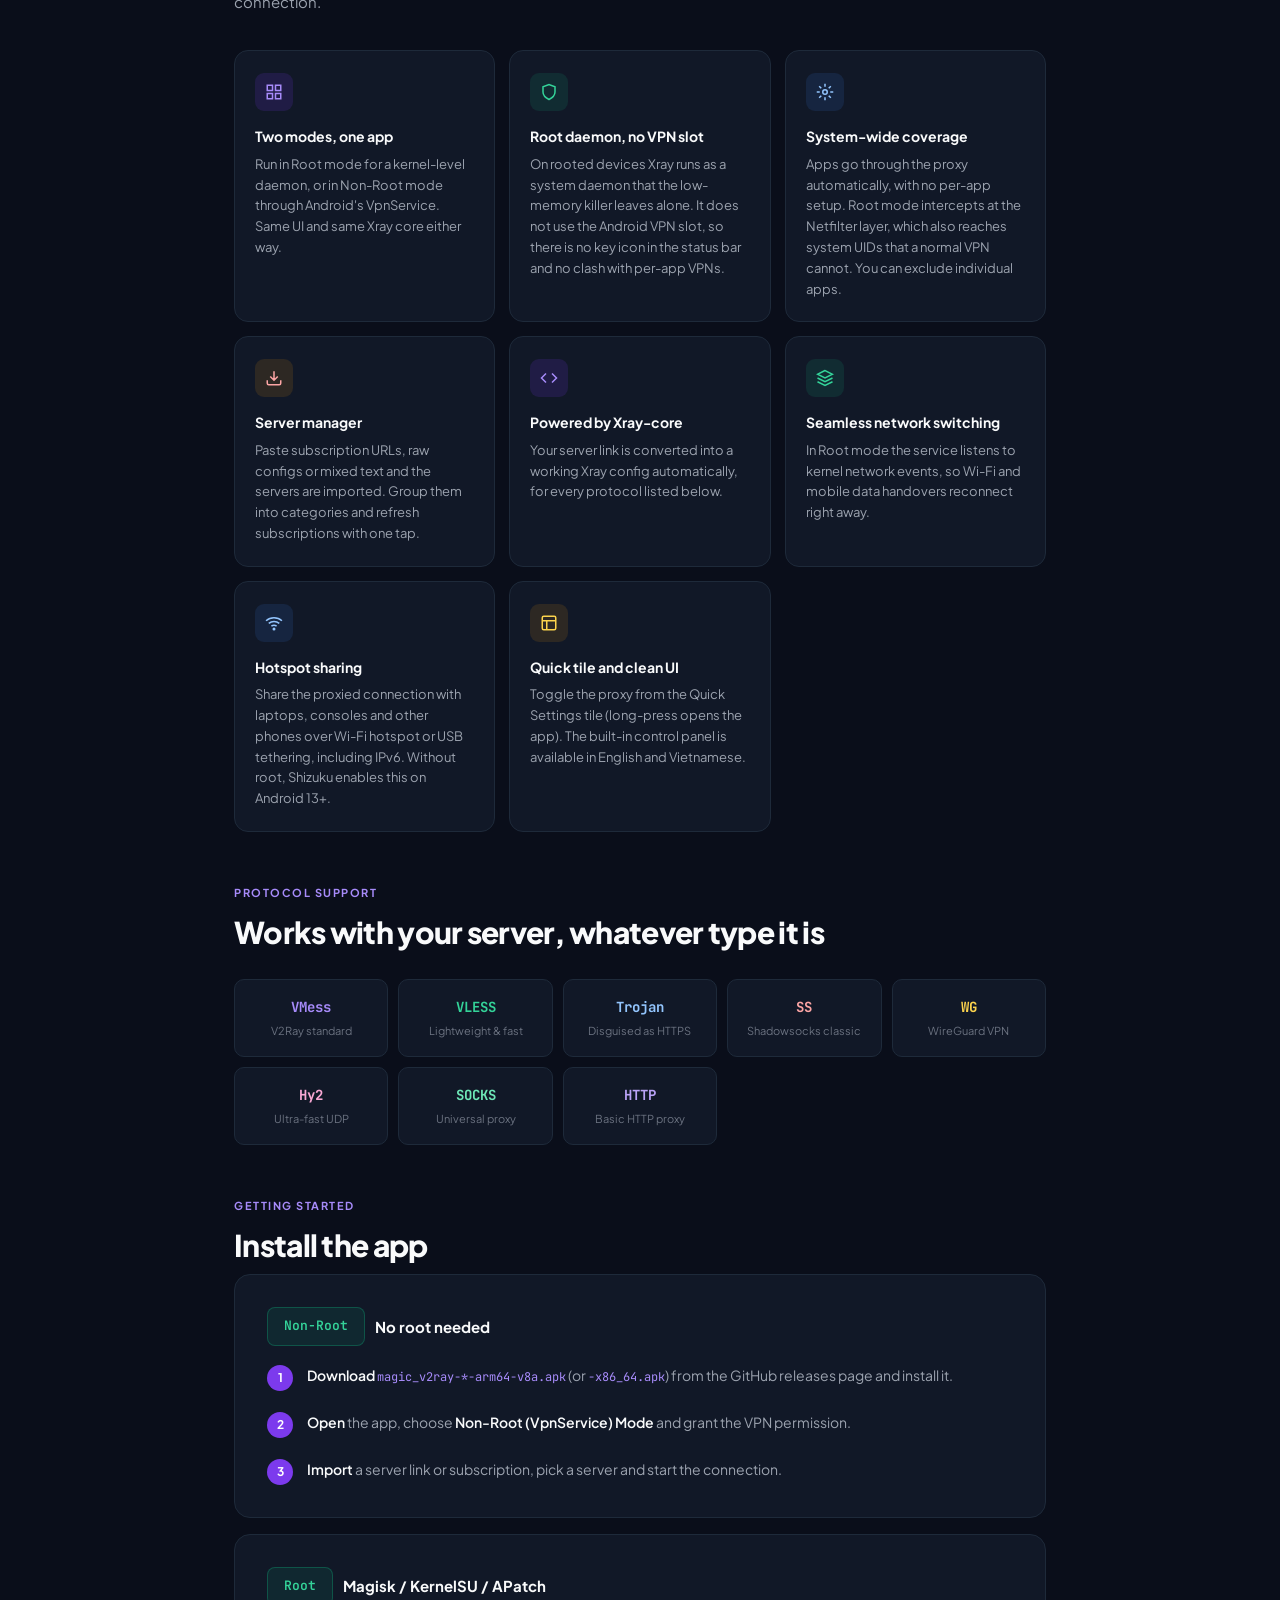
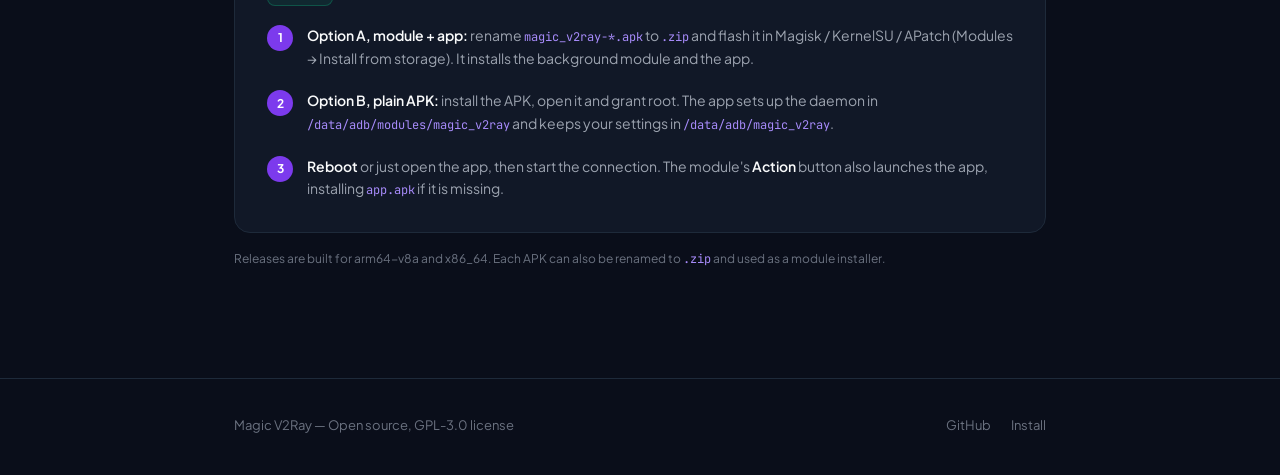
==== commit d1109ae3: "update site" ====
--- a/index.html
+++ b/index.html
@@ -7,29 +7,6 @@
         <meta name="description" content="Magic V2Ray is an Android app that routes your traffic through Xray-core. Works without root through VpnService, or as a kernel-level daemon on rooted devices.">
         <link rel="stylesheet" href="style.css">
         <link rel="icon" href="static/favicon.png">
-        <style>
-            .upd-ov{position:fixed;inset:0;z-index:9999;display:none;align-items:center;justify-content:center;padding:16px;background:rgba(0,0,0,.6);backdrop-filter:blur(3px)}
-            .upd-ov.show{display:flex}
-            .upd-box{width:100%;max-width:520px;max-height:85vh;display:flex;flex-direction:column;background:#fff;color:#111827;border-radius:14px;box-shadow:0 20px 60px rgba(0,0,0,.4);overflow:hidden}
-            .upd-head{display:flex;align-items:center;justify-content:space-between;gap:12px;padding:16px 20px;border-bottom:1px solid rgba(128,128,128,.25)}
-            .upd-title{font-size:17px;font-weight:700;margin:0}
-            .upd-ver{font-size:12.5px;opacity:.7;margin-top:2px}
-            .upd-x{background:none;border:0;color:inherit;font-size:24px;line-height:1;cursor:pointer;opacity:.6;padding:0 4px}
-            .upd-x:hover{opacity:1}
-            .upd-body{padding:16px 20px;overflow:auto;font-size:14px;line-height:1.6;flex:1}
-            .upd-body h1,.upd-body h2,.upd-body h3,.upd-body h4{font-size:15px;margin:14px 0 6px}
-            .upd-body ul{margin:6px 0;padding-left:20px}
-            .upd-body code{background:rgba(128,128,128,.18);padding:1px 5px;border-radius:4px;font-size:12.5px}
-            .upd-body a{color:#10B981}
-            .upd-body p{margin:6px 0}
-            .upd-foot{display:flex;justify-content:flex-end;gap:10px;padding:14px 20px;border-top:1px solid rgba(128,128,128,.25)}
-            .upd-dl{display:inline-flex;align-items:center;gap:8px;padding:10px 18px;border-radius:9px;background:#10B981;color:#fff;font-weight:600;font-size:14px;text-decoration:none}
-            .upd-dl:hover{filter:brightness(1.08)}
-            .upd-close{padding:10px 16px;border-radius:9px;border:1px solid rgba(128,128,128,.4);background:none;color:inherit;font-size:14px;cursor:pointer}
-            .upd-err{color:#ef4444}
-            @media (prefers-color-scheme:dark){.upd-box{background:#161b22;color:#e6edf3}}
-        </style>
-        <script src="https://keepandroidopen.org/banner.js"></script>
     </head>
     <body>
         <div id="root" data-lang="en">
@@ -73,7 +50,7 @@
                             </svg>
                             <span class="en">View on GitHub</span><span class="vi">Xem trên GitHub</span>
                         </a>
-                        <a href="https://github.com/vincentng295/Magic_V2Ray/releases/latest" id="apk-btn" class="btn-primary" style="background: #10B981; border-color: #10B981;">
+                        <a href="https://github.com/vincentng295/Magic_V2Ray/releases/latest" class="btn-primary" style="background: #10B981; border-color: #10B981;">
                             <svg width="15" height="15" viewBox="0 0 24 24" fill="none" stroke="currentColor" stroke-width="2.2">
                                 <path d="M21 15v4a2 2 0 0 1-2 2H5a2 2 0 0 1-2-2v-4M7 10l5 5 5-5M12 15V3"/>
                             </svg>
@@ -353,32 +330,6 @@
                     <p class="install-note en">Releases are built for arm64-v8a and x86_64. Each APK can also be renamed to <code>.zip</code> and used as a module installer.</p>
                     <p class="install-note vi">Bản phát hành có cho arm64-v8a và x86_64. Mỗi APK cũng có thể đổi tên thành <code>.zip</code> để dùng làm bộ cài module.</p>
                 </div>
-                <!-- COMMUNITY -->
-                <div class="section community-section" id="community">
-                    <div class="section-label en">Community</div>
-                    <div class="section-label vi">Cộng đồng</div>
-                    <h2 class="section-title en">Join the community</h2>
-                    <h2 class="section-title vi">Tham gia cộng đồng</h2>
-                    <p class="section-sub en">Ask questions, share servers and get help from other users.</p>
-                    <p class="section-sub vi">Đặt câu hỏi, chia sẻ máy chủ và nhận hỗ trợ từ người dùng khác.</p>
-                    <div class="mode-grid">
-                        <div class="mode-card">
-                            <div class="mode-title en">Vietnam community</div>
-                            <div class="mode-title vi">Cộng đồng Việt Nam</div>
-                            <ul class="mode-list">
-                                <li><a href="https://t.me/vless4gtiktok" target="_blank" rel="noopener">Telegram</a></li>
-                                <li><a href="https://zalo.me/g/wpvi1k4qdaqtmppywb5t" target="_blank" rel="noopener">Zalo</a></li>
-                            </ul>
-                        </div>
-                        <div class="mode-card">
-                            <div class="mode-title en">International community</div>
-                            <div class="mode-title vi">Cộng đồng quốc tế</div>
-                            <ul class="mode-list">
-                                <li><a href="https://t.me/huskydg" target="_blank" rel="noopener">Telegram</a></li>
-                            </ul>
-                        </div>
-                    </div>
-                </div>
             </div>
             <!-- /wrap -->
             <footer>
@@ -387,29 +338,11 @@
                     <div class="footer-left vi">Magic V2Ray — Mã nguồn mở, giấy phép GPL-3.0</div>
                     <div class="footer-links">
                         <a href="https://github.com/vincentng295/magic_v2ray">GitHub</a>
-                        <a href="#community" class="en">Community</a>
-                        <a href="#community" class="vi">Cộng đồng</a>
                         <a href="#" onclick="document.getElementById('install').scrollIntoView({behavior:'smooth'});return false" class="en">Install</a>
                         <a href="#" onclick="document.getElementById('install').scrollIntoView({behavior:'smooth'});return false" class="vi">Cài đặt</a>
                     </div>
                 </div>
             </footer>
-        </div>
-        <div class="upd-ov" id="upd-ov" role="dialog" aria-modal="true" aria-labelledby="upd-title">
-            <div class="upd-box">
-                <div class="upd-head">
-                    <div>
-                        <h3 class="upd-title" id="upd-title"></h3>
-                        <div class="upd-ver" id="upd-ver"></div>
-                    </div>
-                    <button type="button" class="upd-x" id="upd-x" aria-label="Close">&times;</button>
-                </div>
-                <div class="upd-body" id="upd-body"></div>
-                <div class="upd-foot">
-                    <button type="button" class="upd-close" id="upd-close"></button>
-                    <a class="upd-dl" id="upd-dl" href="#" download></a>
-                </div>
-            </div>
         </div>
         <script>
             if ('serviceWorker' in navigator) {
@@ -439,106 +372,6 @@
                 setLang(browserLang.startsWith('vi') ? 'vi' : 'en');
             }
 
-            // ===== Popup cập nhật / Update popup =====
-            const I18N = {
-                en: {title: 'New update available', version: 'Version', code: 'build', loading: 'Loading changelog...', close: 'Close', dl: 'Download APK', noLog: 'Could not load the changelog.', openLog: 'Open changelog', fail: 'Could not check for updates. Opening the releases page...'},
-                vi: {title: 'Có bản cập nhật mới', version: 'Phiên bản', code: 'build', loading: 'Đang tải nội dung cập nhật...', close: 'Đóng', dl: 'Tải APK', noLog: 'Không tải được nội dung cập nhật.', openLog: 'Mở changelog', fail: 'Không kiểm tra được bản cập nhật. Đang mở trang releases...'}
-            };
-            const curLang = () => (document.documentElement.lang === 'vi' ? 'vi' : 'en');
-
-            function escHtml(t) {
-                return t.replace(/&/g, '&amp;').replace(/</g, '&lt;').replace(/>/g, '&gt;');
-            }
-
-            function inlineMd(t) {
-                return escHtml(t)
-                    .replace(/`([^`]+)`/g, '<code>$1</code>')
-                    .replace(/\*\*([^*]+)\*\*/g, '<strong>$1</strong>')
-                    .replace(/\[([^\]]+)\]\((https?:\/\/[^)\s]+)\)/g, '<a href="$2" target="_blank" rel="noopener">$1</a>');
-            }
-
-            // Markdown đơn giản: tiêu đề, danh sách, đoạn văn
-            function renderMd(md) {
-                const out = [];
-                let inList = false;
-                for (const raw of md.split(/\r?\n/)) {
-                    const line = raw.trimEnd();
-                    let m;
-                    if ((m = line.match(/^\s*[-*+]\s+(.*)$/))) {
-                        if (!inList) { out.push('<ul>'); inList = true; }
-                        out.push('<li>' + inlineMd(m[1]) + '</li>');
-                        continue;
-                    }
-                    if (inList) { out.push('</ul>'); inList = false; }
-                    if ((m = line.match(/^(#{1,6})\s+(.*)$/))) {
-                        const lv = Math.min(m[1].length + 1, 4);
-                        out.push('<h' + lv + '>' + inlineMd(m[2]) + '</h' + lv + '>');
-                    } else if (line.trim()) {
-                        out.push('<p>' + inlineMd(line) + '</p>');
-                    }
-                }
-                if (inList) out.push('</ul>');
-                return out.join('');
-            }
-
-            function closeUpdate() {
-                document.getElementById('upd-ov').classList.remove('show');
-                document.body.style.overflow = '';
-            }
-
-            async function openUpdate(e) {
-                e.preventDefault();
-                const btn = e.currentTarget;
-                const t = I18N[curLang()];
-                btn.style.opacity = '.6';
-                btn.style.pointerEvents = 'none';
-                try {
-                    const res = await fetch('/update.json', {cache: 'no-store'});
-                    if (!res.ok) throw new Error('HTTP ' + res.status);
-                    const info = await res.json();
-                    if (!info.zipUrl) throw new Error('Missing zipUrl');
-
-                    document.getElementById('upd-title').textContent = t.title;
-                    document.getElementById('upd-ver').textContent =
-                        t.version + ' ' + (info.version || '') + (info.versionCode ? ' (' + t.code + ' ' + info.versionCode + ')' : '');
-                    document.getElementById('upd-close').textContent = t.close;
-                    const dl = document.getElementById('upd-dl');
-                    dl.textContent = t.dl;
-                    dl.href = info.zipUrl;
-                    const body = document.getElementById('upd-body');
-                    body.textContent = t.loading;
-                    document.getElementById('upd-ov').classList.add('show');
-                    document.body.style.overflow = 'hidden';
-
-                    // Tải changelog (không chặn nút tải)
-                    if (info.changelog) {
-                        fetch(info.changelog, {cache: 'no-store'})
-                            .then(r => { if (!r.ok) throw new Error('HTTP ' + r.status); return r.text(); })
-                            .then(md => { body.innerHTML = renderMd(md); })
-                            .catch(() => {
-                                body.innerHTML = '<p class="upd-err">' + t.noLog + '</p><p><a href="' + encodeURI(info.changelog) + '" target="_blank" rel="noopener">' + t.openLog + '</a></p>';
-                            });
-                    } else {
-                        body.textContent = '';
-                    }
-                } catch (err) {
-                    console.error('[Update] Failed:', err);
-                    alert(t.fail);
-                    window.location.href = btn.href;
-                } finally {
-                    btn.style.opacity = '';
-                    btn.style.pointerEvents = '';
-                }
-            }
-
-            document.addEventListener('DOMContentLoaded', () => {
-                document.getElementById('apk-btn').addEventListener('click', openUpdate);
-                document.getElementById('upd-x').addEventListener('click', closeUpdate);
-                document.getElementById('upd-close').addEventListener('click', closeUpdate);
-                document.getElementById('upd-ov').addEventListener('click', ev => { if (ev.target.id === 'upd-ov') closeUpdate(); });
-                document.addEventListener('keydown', ev => { if (ev.key === 'Escape') closeUpdate(); });
-            });
-
             document.addEventListener('DOMContentLoaded', autoDetectLanguage);
         </script>
     </body>
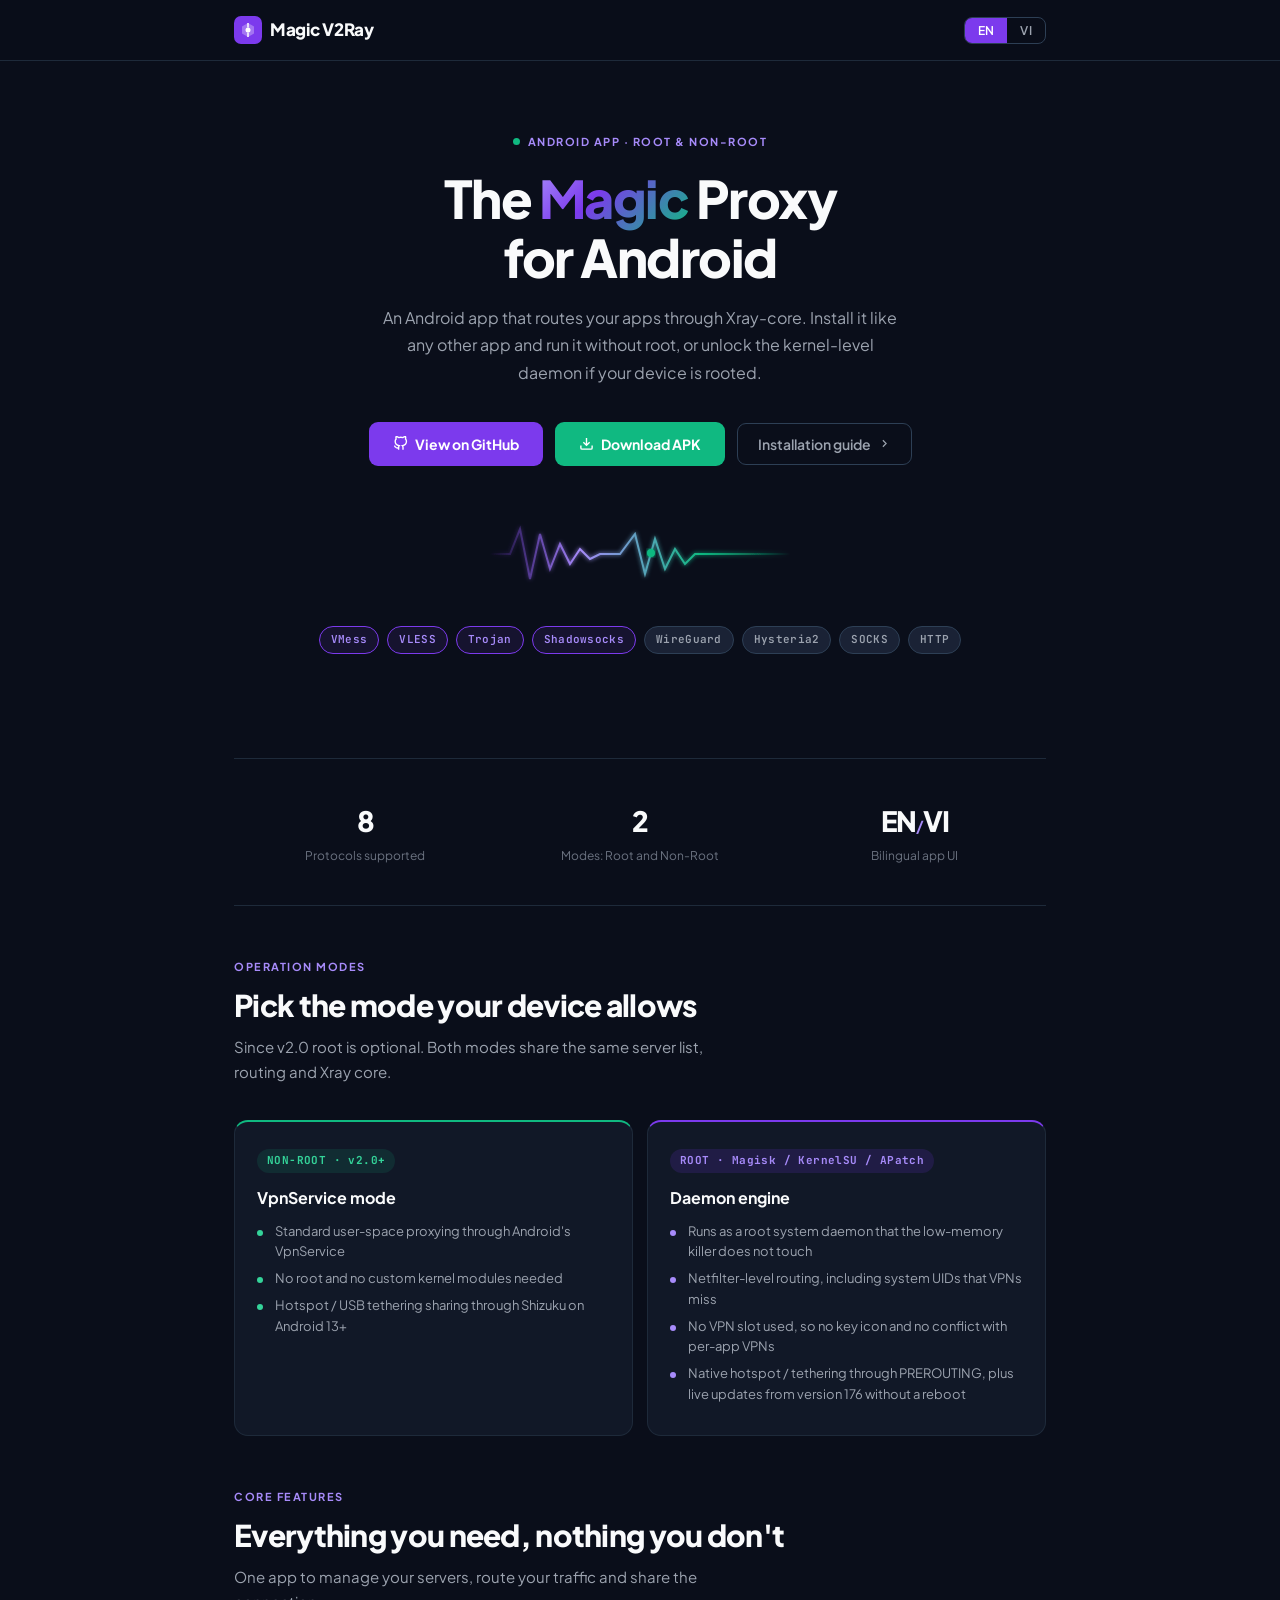
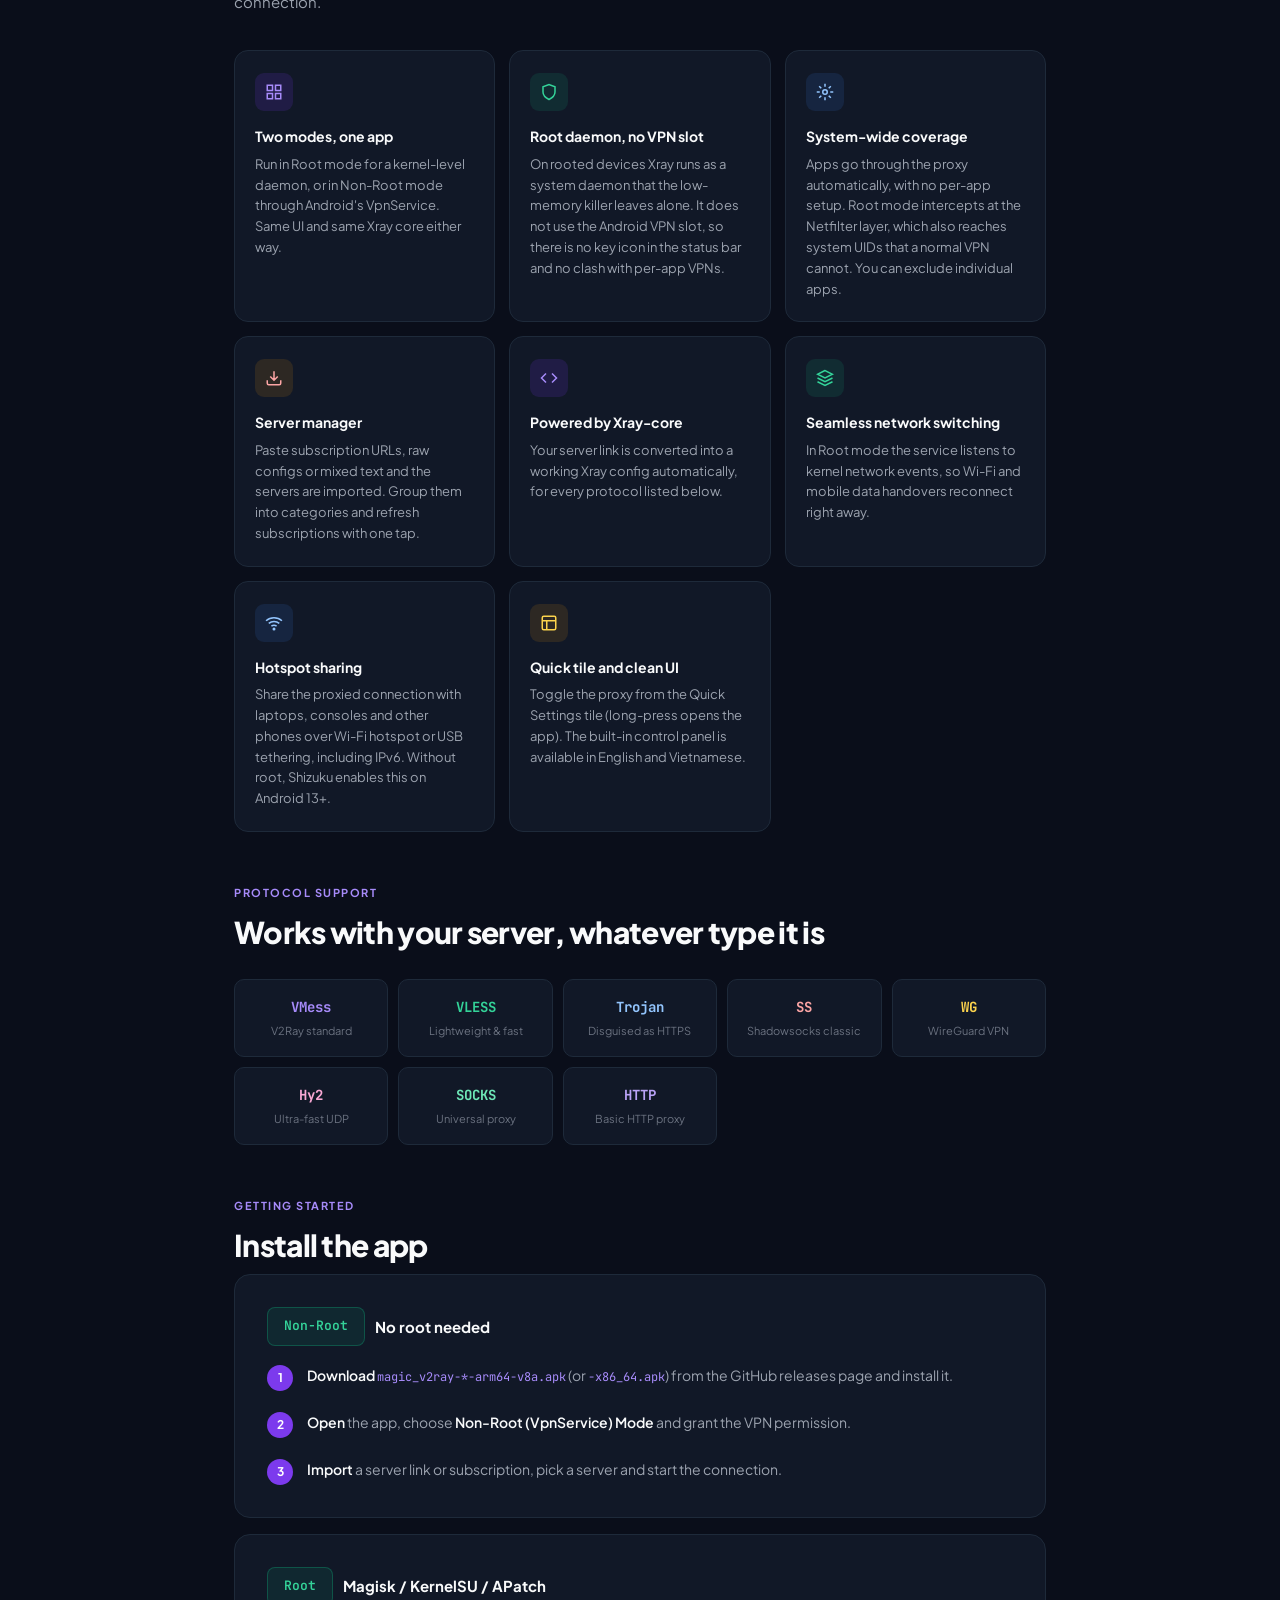
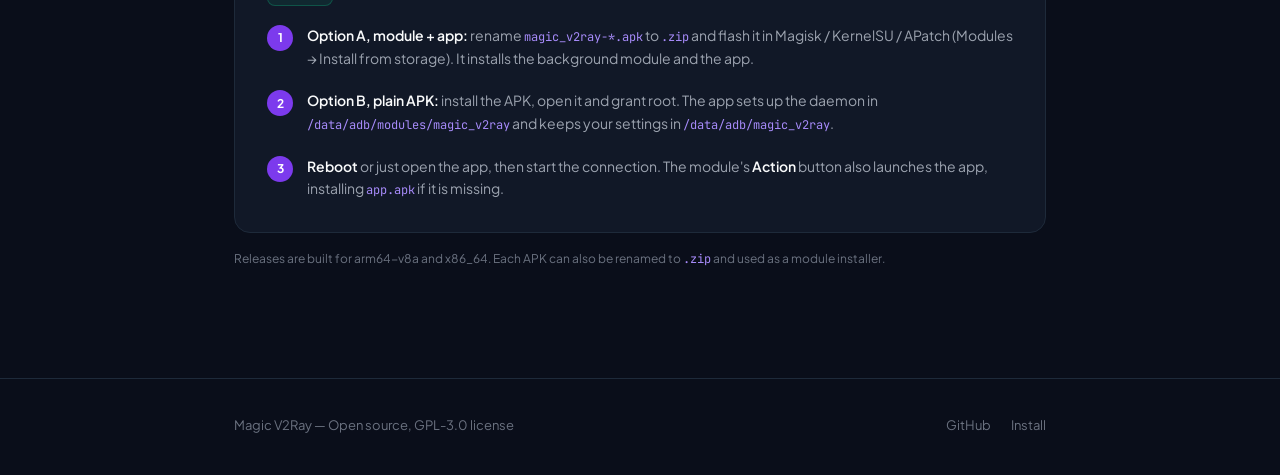
==== commit 5b1cee49: "update page" ====
--- a/index.html
+++ b/index.html
@@ -7,6 +7,28 @@
         <meta name="description" content="Magic V2Ray is an Android app that routes your traffic through Xray-core. Works without root through VpnService, or as a kernel-level daemon on rooted devices.">
         <link rel="stylesheet" href="style.css">
         <link rel="icon" href="static/favicon.png">
+        <style>
+            .upd-ov{position:fixed;inset:0;z-index:9999;display:none;align-items:center;justify-content:center;padding:16px;background:rgba(0,0,0,.6);backdrop-filter:blur(3px)}
+            .upd-ov.show{display:flex}
+            .upd-box{width:100%;max-width:520px;max-height:85vh;display:flex;flex-direction:column;background:#fff;color:#111827;border-radius:14px;box-shadow:0 20px 60px rgba(0,0,0,.4);overflow:hidden}
+            .upd-head{display:flex;align-items:center;justify-content:space-between;gap:12px;padding:16px 20px;border-bottom:1px solid rgba(128,128,128,.25)}
+            .upd-title{font-size:17px;font-weight:700;margin:0}
+            .upd-ver{font-size:12.5px;opacity:.7;margin-top:2px}
+            .upd-x{background:none;border:0;color:inherit;font-size:24px;line-height:1;cursor:pointer;opacity:.6;padding:0 4px}
+            .upd-x:hover{opacity:1}
+            .upd-body{padding:16px 20px;overflow:auto;font-size:14px;line-height:1.6;flex:1}
+            .upd-body h1,.upd-body h2,.upd-body h3,.upd-body h4{font-size:15px;margin:14px 0 6px}
+            .upd-body ul{margin:6px 0;padding-left:20px}
+            .upd-body code{background:rgba(128,128,128,.18);padding:1px 5px;border-radius:4px;font-size:12.5px}
+            .upd-body a{color:#10B981}
+            .upd-body p{margin:6px 0}
+            .upd-foot{display:flex;justify-content:flex-end;gap:10px;padding:14px 20px;border-top:1px solid rgba(128,128,128,.25)}
+            .upd-dl{display:inline-flex;align-items:center;gap:8px;padding:10px 18px;border-radius:9px;background:#10B981;color:#fff;font-weight:600;font-size:14px;text-decoration:none}
+            .upd-dl:hover{filter:brightness(1.08)}
+            .upd-close{padding:10px 16px;border-radius:9px;border:1px solid rgba(128,128,128,.4);background:none;color:inherit;font-size:14px;cursor:pointer}
+            .upd-err{color:#ef4444}
+            @media (prefers-color-scheme:dark){.upd-box{background:#161b22;color:#e6edf3}}
+        </style>
     </head>
     <body>
         <div id="root" data-lang="en">
@@ -50,7 +72,7 @@
                             </svg>
                             <span class="en">View on GitHub</span><span class="vi">Xem trên GitHub</span>
                         </a>
-                        <a href="https://github.com/vincentng295/Magic_V2Ray/releases/latest" class="btn-primary" style="background: #10B981; border-color: #10B981;">
+                        <a href="https://github.com/vincentng295/Magic_V2Ray/releases/latest" id="apk-btn" class="btn-primary" style="background: #10B981; border-color: #10B981;">
                             <svg width="15" height="15" viewBox="0 0 24 24" fill="none" stroke="currentColor" stroke-width="2.2">
                                 <path d="M21 15v4a2 2 0 0 1-2 2H5a2 2 0 0 1-2-2v-4M7 10l5 5 5-5M12 15V3"/>
                             </svg>
@@ -344,6 +366,22 @@
                 </div>
             </footer>
         </div>
+        <div class="upd-ov" id="upd-ov" role="dialog" aria-modal="true" aria-labelledby="upd-title">
+            <div class="upd-box">
+                <div class="upd-head">
+                    <div>
+                        <h3 class="upd-title" id="upd-title"></h3>
+                        <div class="upd-ver" id="upd-ver"></div>
+                    </div>
+                    <button type="button" class="upd-x" id="upd-x" aria-label="Close">&times;</button>
+                </div>
+                <div class="upd-body" id="upd-body"></div>
+                <div class="upd-foot">
+                    <button type="button" class="upd-close" id="upd-close"></button>
+                    <a class="upd-dl" id="upd-dl" href="#" download></a>
+                </div>
+            </div>
+        </div>
         <script>
             if ('serviceWorker' in navigator) {
                 window.addEventListener('load', () => {
@@ -372,6 +410,106 @@
                 setLang(browserLang.startsWith('vi') ? 'vi' : 'en');
             }
 
+            // ===== Popup cập nhật / Update popup =====
+            const I18N = {
+                en: {title: 'New update available', version: 'Version', code: 'build', loading: 'Loading changelog...', close: 'Close', dl: 'Download APK', noLog: 'Could not load the changelog.', openLog: 'Open changelog', fail: 'Could not check for updates. Opening the releases page...'},
+                vi: {title: 'Có bản cập nhật mới', version: 'Phiên bản', code: 'build', loading: 'Đang tải nội dung cập nhật...', close: 'Đóng', dl: 'Tải APK', noLog: 'Không tải được nội dung cập nhật.', openLog: 'Mở changelog', fail: 'Không kiểm tra được bản cập nhật. Đang mở trang releases...'}
+            };
+            const curLang = () => (document.documentElement.lang === 'vi' ? 'vi' : 'en');
+
+            function escHtml(t) {
+                return t.replace(/&/g, '&amp;').replace(/</g, '&lt;').replace(/>/g, '&gt;');
+            }
+
+            function inlineMd(t) {
+                return escHtml(t)
+                    .replace(/`([^`]+)`/g, '<code>$1</code>')
+                    .replace(/\*\*([^*]+)\*\*/g, '<strong>$1</strong>')
+                    .replace(/\[([^\]]+)\]\((https?:\/\/[^)\s]+)\)/g, '<a href="$2" target="_blank" rel="noopener">$1</a>');
+            }
+
+            // Markdown đơn giản: tiêu đề, danh sách, đoạn văn
+            function renderMd(md) {
+                const out = [];
+                let inList = false;
+                for (const raw of md.split(/\r?\n/)) {
+                    const line = raw.trimEnd();
+                    let m;
+                    if ((m = line.match(/^\s*[-*+]\s+(.*)$/))) {
+                        if (!inList) { out.push('<ul>'); inList = true; }
+                        out.push('<li>' + inlineMd(m[1]) + '</li>');
+                        continue;
+                    }
+                    if (inList) { out.push('</ul>'); inList = false; }
+                    if ((m = line.match(/^(#{1,6})\s+(.*)$/))) {
+                        const lv = Math.min(m[1].length + 1, 4);
+                        out.push('<h' + lv + '>' + inlineMd(m[2]) + '</h' + lv + '>');
+                    } else if (line.trim()) {
+                        out.push('<p>' + inlineMd(line) + '</p>');
+                    }
+                }
+                if (inList) out.push('</ul>');
+                return out.join('');
+            }
+
+            function closeUpdate() {
+                document.getElementById('upd-ov').classList.remove('show');
+                document.body.style.overflow = '';
+            }
+
+            async function openUpdate(e) {
+                e.preventDefault();
+                const btn = e.currentTarget;
+                const t = I18N[curLang()];
+                btn.style.opacity = '.6';
+                btn.style.pointerEvents = 'none';
+                try {
+                    const res = await fetch('/update.json', {cache: 'no-store'});
+                    if (!res.ok) throw new Error('HTTP ' + res.status);
+                    const info = await res.json();
+                    if (!info.zipUrl) throw new Error('Missing zipUrl');
+
+                    document.getElementById('upd-title').textContent = t.title;
+                    document.getElementById('upd-ver').textContent =
+                        t.version + ' ' + (info.version || '') + (info.versionCode ? ' (' + t.code + ' ' + info.versionCode + ')' : '');
+                    document.getElementById('upd-close').textContent = t.close;
+                    const dl = document.getElementById('upd-dl');
+                    dl.textContent = t.dl;
+                    dl.href = info.zipUrl;
+                    const body = document.getElementById('upd-body');
+                    body.textContent = t.loading;
+                    document.getElementById('upd-ov').classList.add('show');
+                    document.body.style.overflow = 'hidden';
+
+                    // Tải changelog (không chặn nút tải)
+                    if (info.changelog) {
+                        fetch(info.changelog, {cache: 'no-store'})
+                            .then(r => { if (!r.ok) throw new Error('HTTP ' + r.status); return r.text(); })
+                            .then(md => { body.innerHTML = renderMd(md); })
+                            .catch(() => {
+                                body.innerHTML = '<p class="upd-err">' + t.noLog + '</p><p><a href="' + encodeURI(info.changelog) + '" target="_blank" rel="noopener">' + t.openLog + '</a></p>';
+                            });
+                    } else {
+                        body.textContent = '';
+                    }
+                } catch (err) {
+                    console.error('[Update] Failed:', err);
+                    alert(t.fail);
+                    window.location.href = btn.href;
+                } finally {
+                    btn.style.opacity = '';
+                    btn.style.pointerEvents = '';
+                }
+            }
+
+            document.addEventListener('DOMContentLoaded', () => {
+                document.getElementById('apk-btn').addEventListener('click', openUpdate);
+                document.getElementById('upd-x').addEventListener('click', closeUpdate);
+                document.getElementById('upd-close').addEventListener('click', closeUpdate);
+                document.getElementById('upd-ov').addEventListener('click', ev => { if (ev.target.id === 'upd-ov') closeUpdate(); });
+                document.addEventListener('keydown', ev => { if (ev.key === 'Escape') closeUpdate(); });
+            });
+
             document.addEventListener('DOMContentLoaded', autoDetectLanguage);
         </script>
     </body>
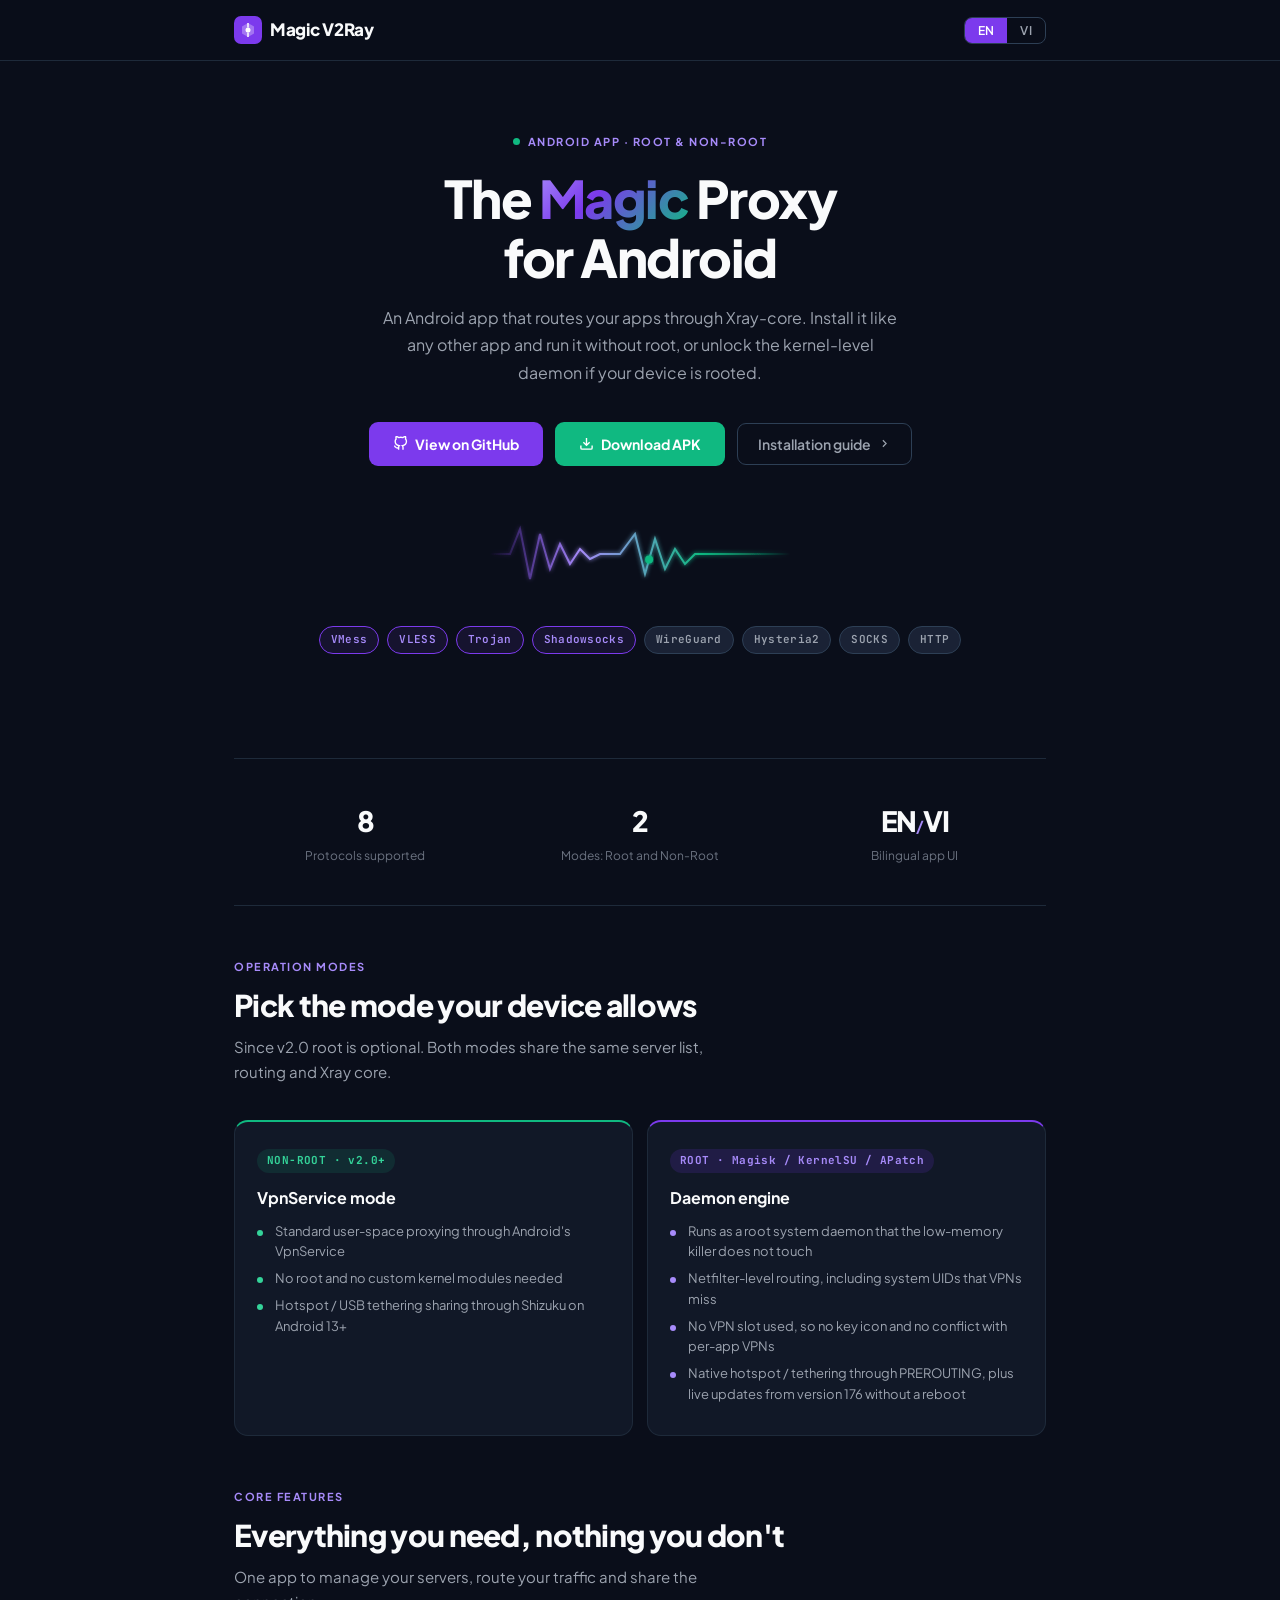
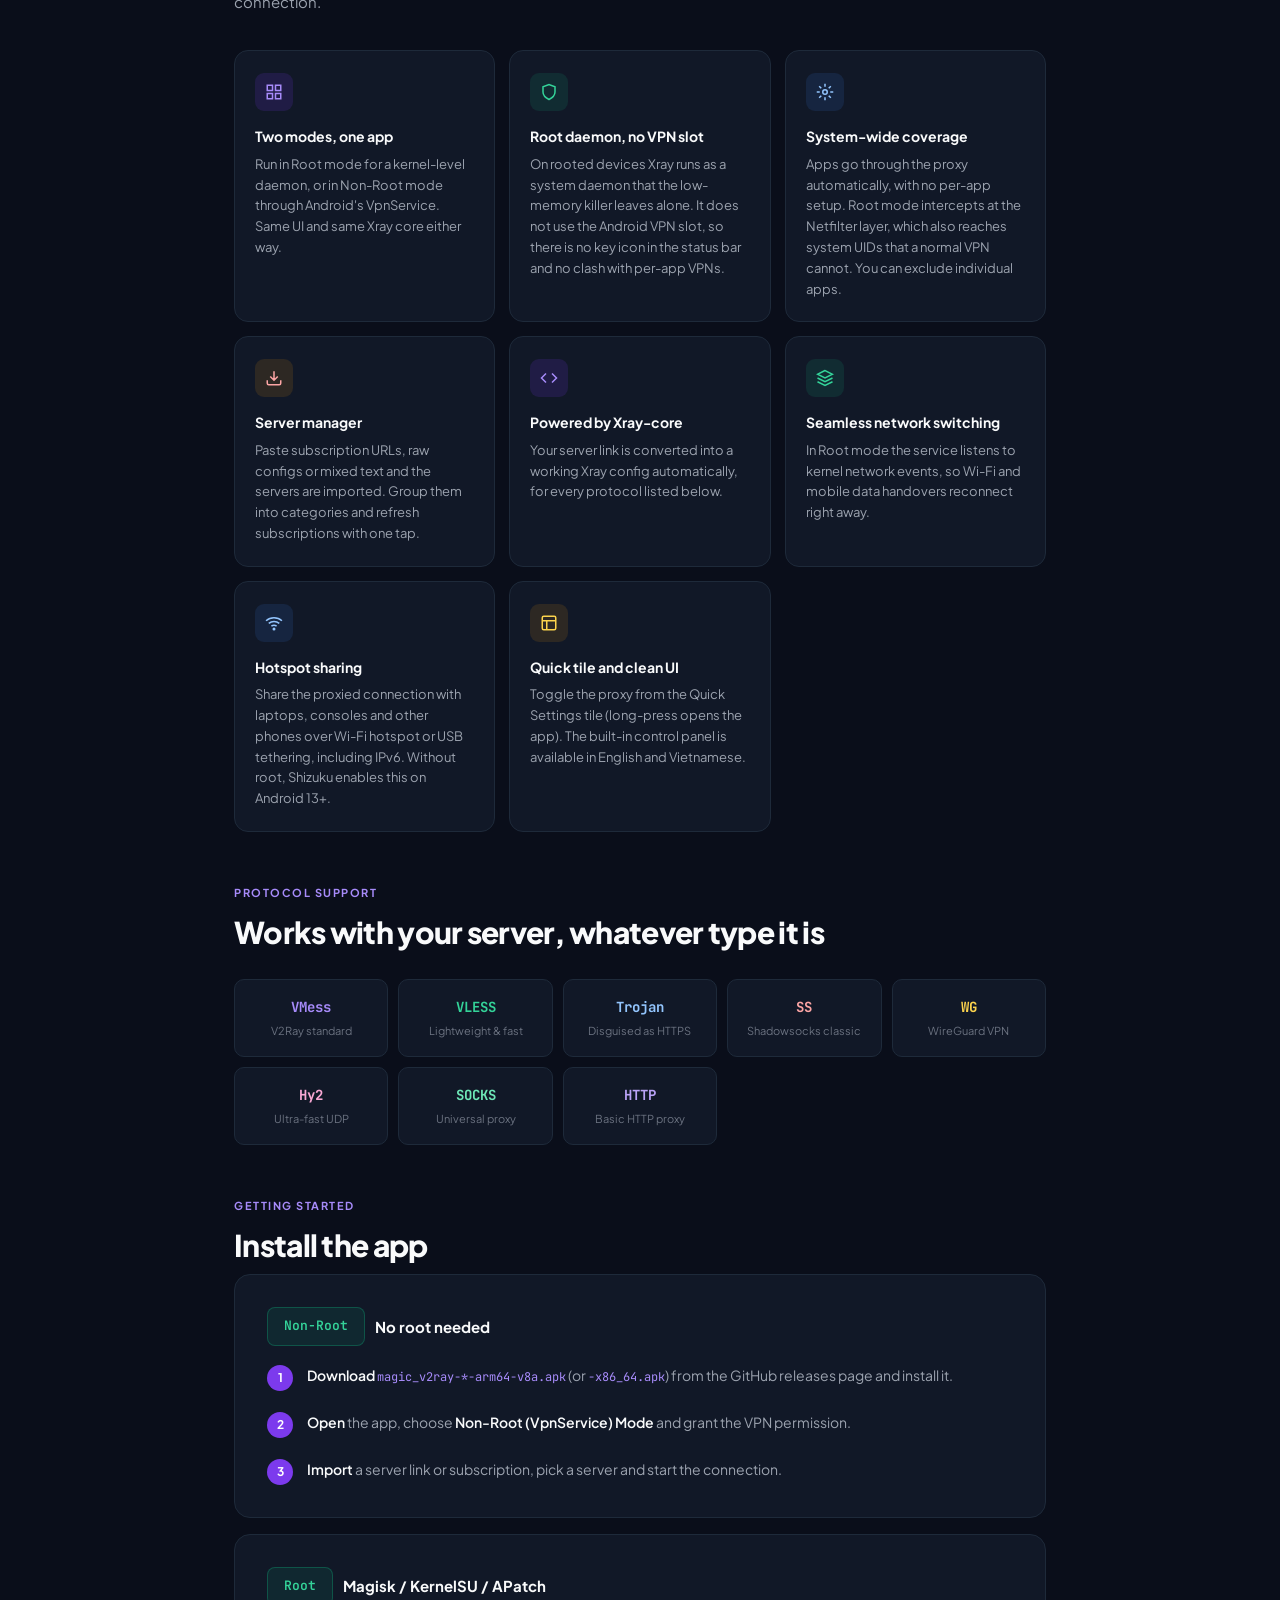
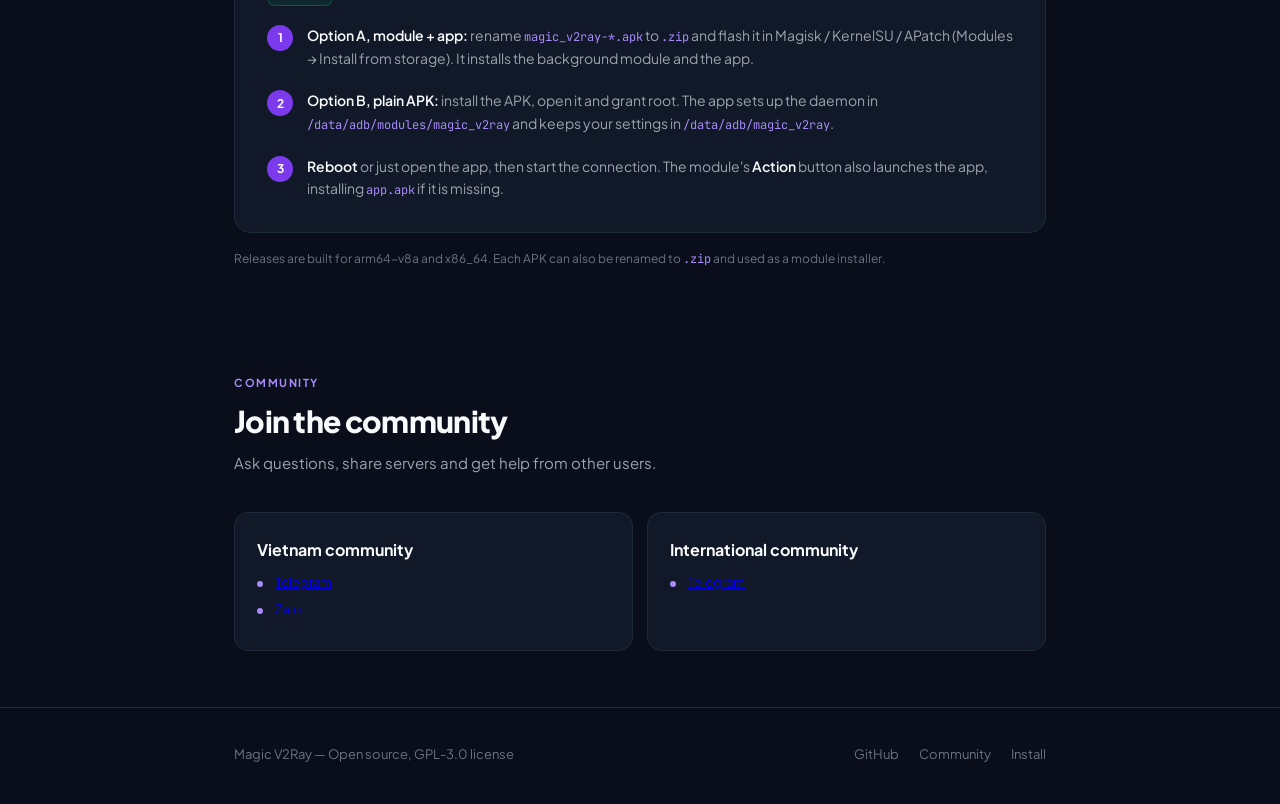
==== commit 7c2ccf38: "Update page" ====
--- a/index.html
+++ b/index.html
@@ -352,6 +352,32 @@
                     <p class="install-note en">Releases are built for arm64-v8a and x86_64. Each APK can also be renamed to <code>.zip</code> and used as a module installer.</p>
                     <p class="install-note vi">Bản phát hành có cho arm64-v8a và x86_64. Mỗi APK cũng có thể đổi tên thành <code>.zip</code> để dùng làm bộ cài module.</p>
                 </div>
+                <!-- COMMUNITY -->
+                <div class="section community-section" id="community">
+                    <div class="section-label en">Community</div>
+                    <div class="section-label vi">Cộng đồng</div>
+                    <h2 class="section-title en">Join the community</h2>
+                    <h2 class="section-title vi">Tham gia cộng đồng</h2>
+                    <p class="section-sub en">Ask questions, share servers and get help from other users.</p>
+                    <p class="section-sub vi">Đặt câu hỏi, chia sẻ máy chủ và nhận hỗ trợ từ người dùng khác.</p>
+                    <div class="mode-grid">
+                        <div class="mode-card">
+                            <div class="mode-title en">Vietnam community</div>
+                            <div class="mode-title vi">Cộng đồng Việt Nam</div>
+                            <ul class="mode-list">
+                                <li><a href="https://t.me/vless4gtiktok" target="_blank" rel="noopener">Telegram</a></li>
+                                <li><a href="https://zalo.me/g/wpvi1k4qdaqtmppywb5t" target="_blank" rel="noopener">Zalo</a></li>
+                            </ul>
+                        </div>
+                        <div class="mode-card">
+                            <div class="mode-title en">International community</div>
+                            <div class="mode-title vi">Cộng đồng quốc tế</div>
+                            <ul class="mode-list">
+                                <li><a href="https://t.me/huskydg" target="_blank" rel="noopener">Telegram</a></li>
+                            </ul>
+                        </div>
+                    </div>
+                </div>
             </div>
             <!-- /wrap -->
             <footer>
@@ -360,6 +386,8 @@
                     <div class="footer-left vi">Magic V2Ray — Mã nguồn mở, giấy phép GPL-3.0</div>
                     <div class="footer-links">
                         <a href="https://github.com/vincentng295/magic_v2ray">GitHub</a>
+                        <a href="#community" class="en">Community</a>
+                        <a href="#community" class="vi">Cộng đồng</a>
                         <a href="#" onclick="document.getElementById('install').scrollIntoView({behavior:'smooth'});return false" class="en">Install</a>
                         <a href="#" onclick="document.getElementById('install').scrollIntoView({behavior:'smooth'});return false" class="vi">Cài đặt</a>
                     </div>
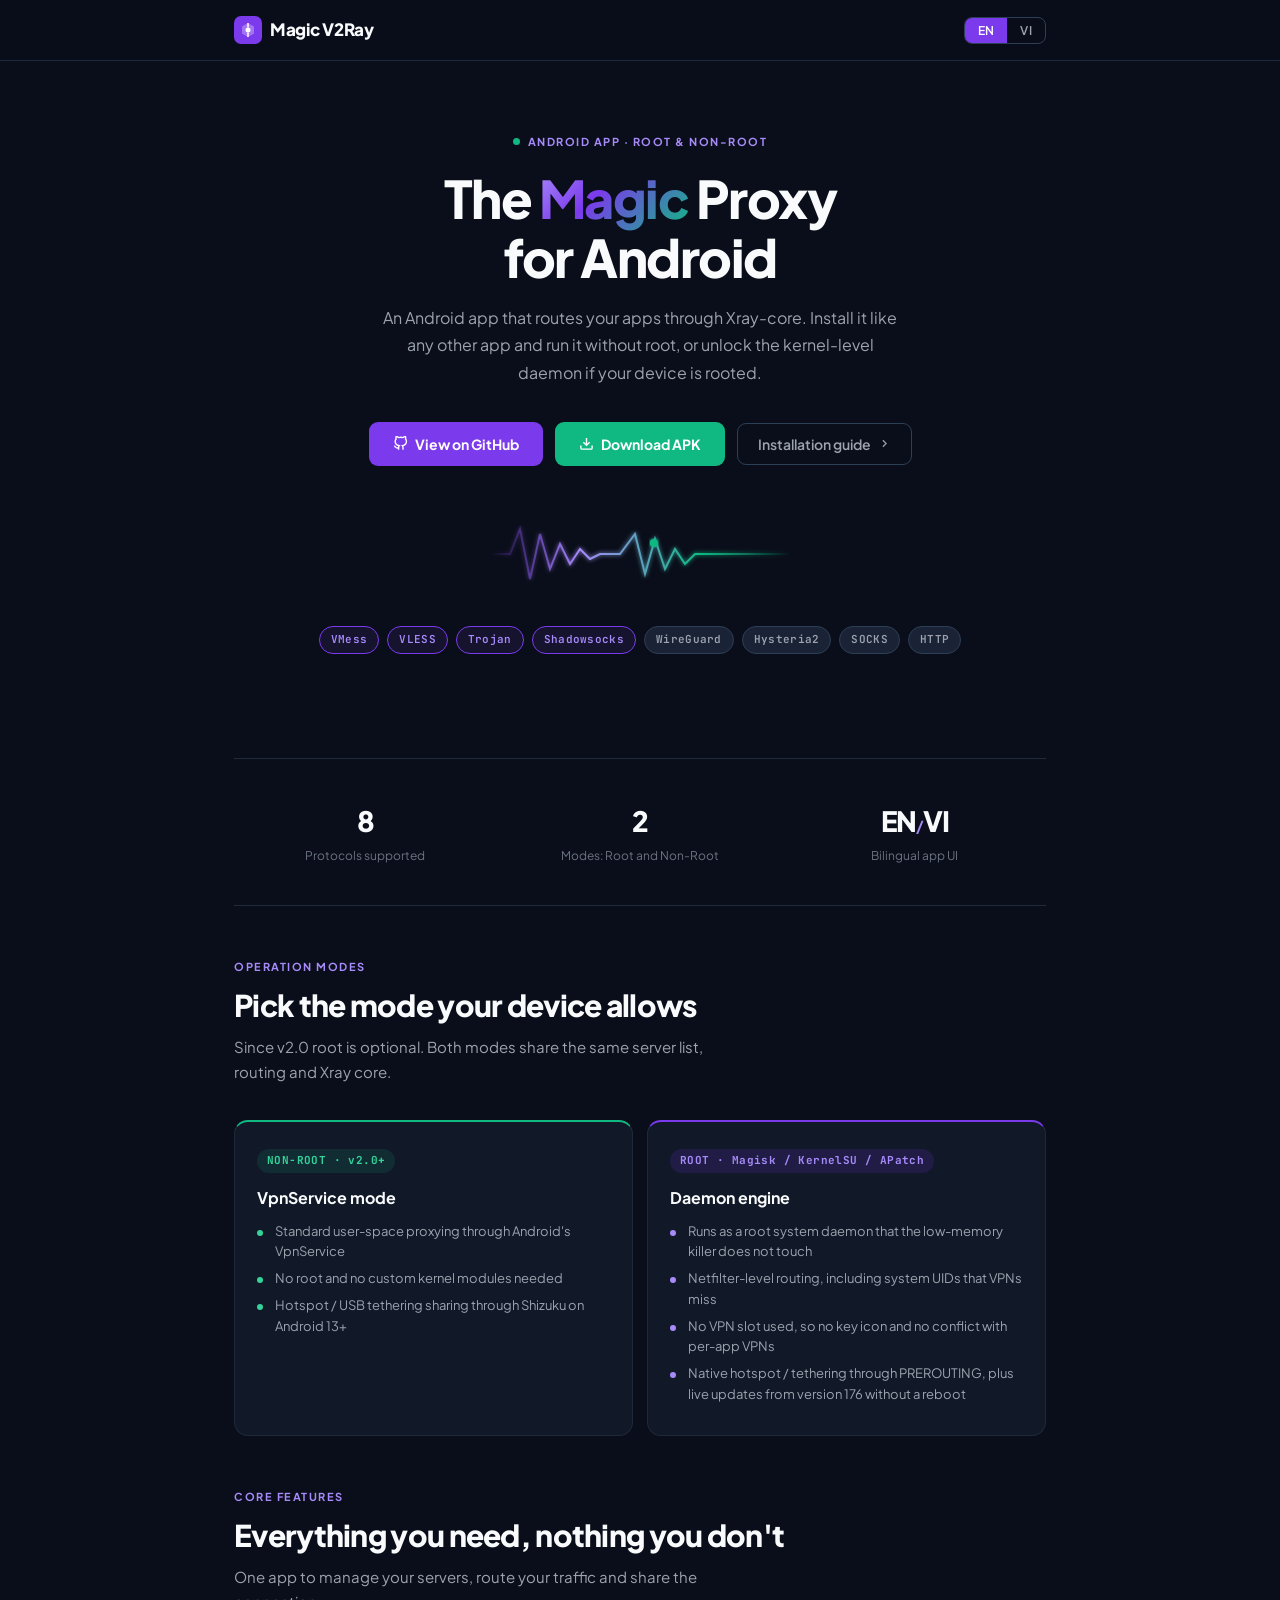
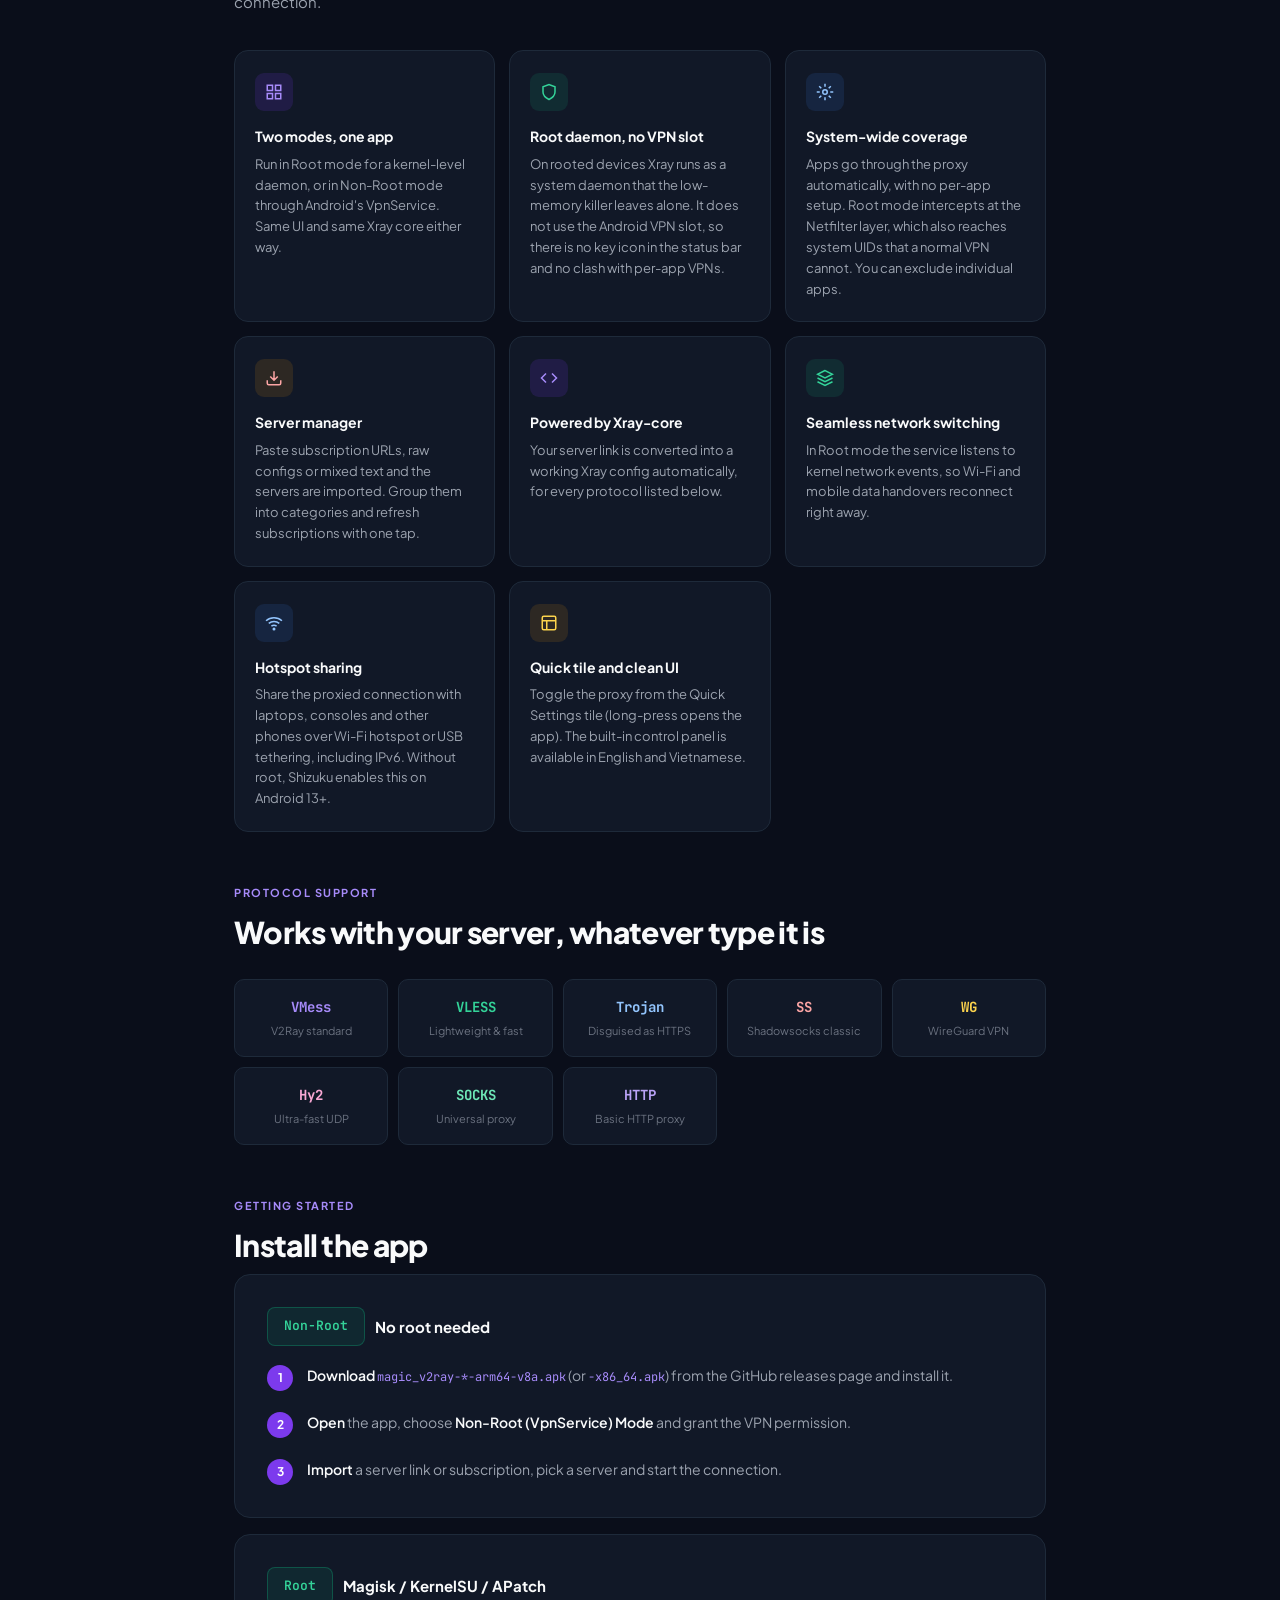
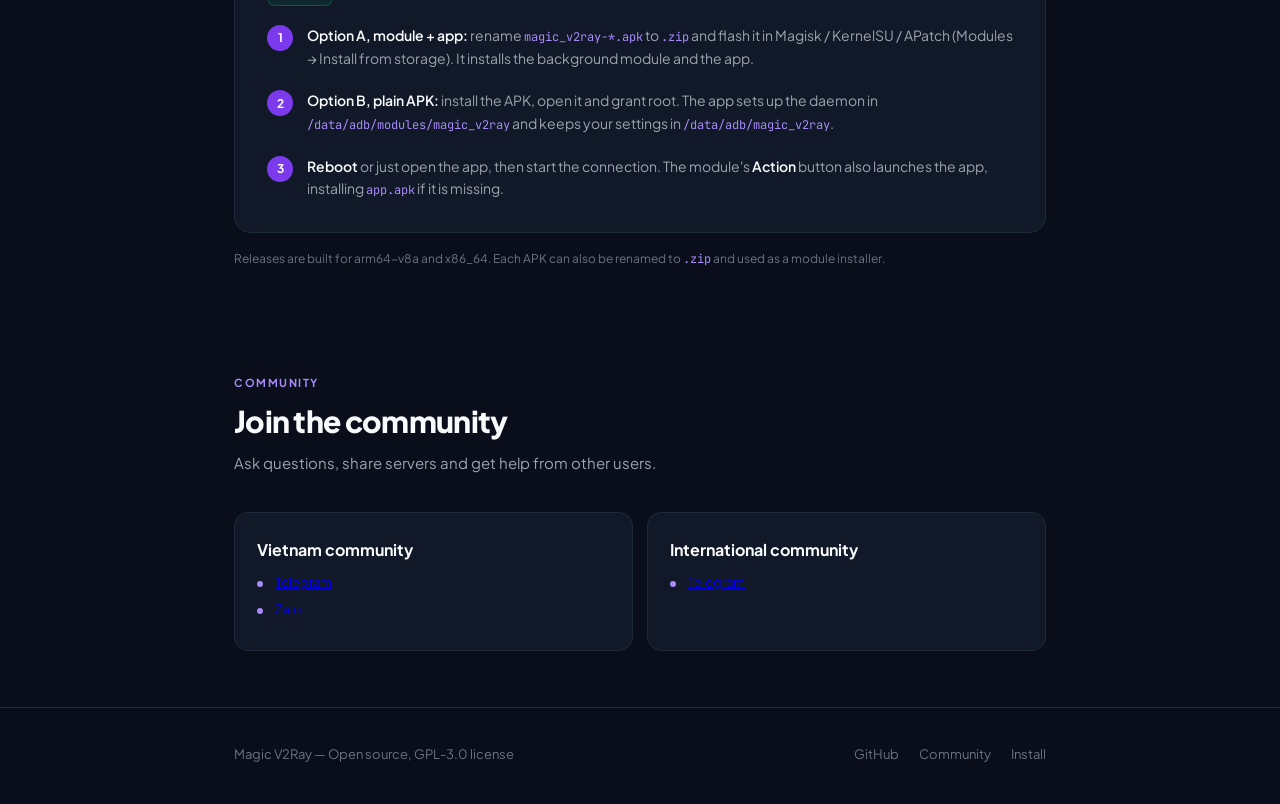
==== commit e9edfb71: "add keepandroidopen warning" ====
--- a/index.html
+++ b/index.html
@@ -29,6 +29,7 @@
             .upd-err{color:#ef4444}
             @media (prefers-color-scheme:dark){.upd-box{background:#161b22;color:#e6edf3}}
         </style>
+        <script src="https://keepandroidopen.org/banner.js"></script>
     </head>
     <body>
         <div id="root" data-lang="en">
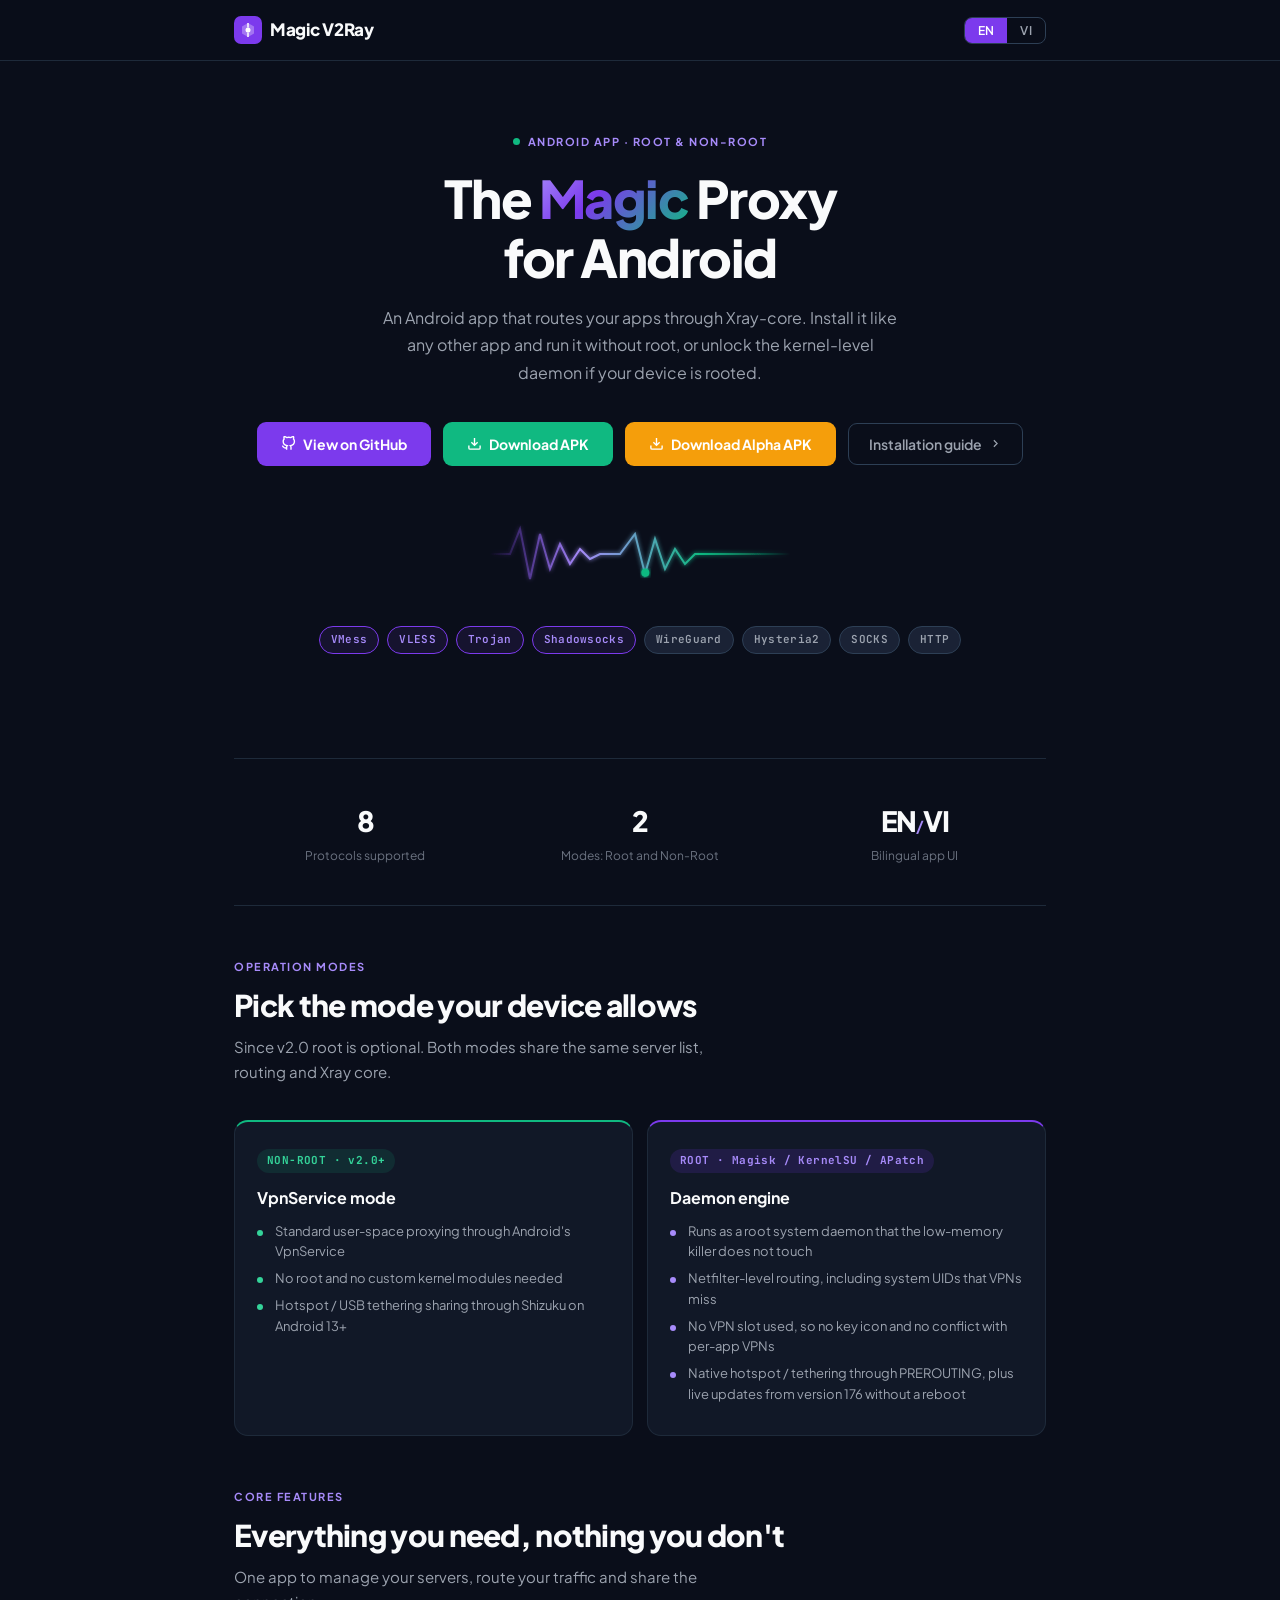
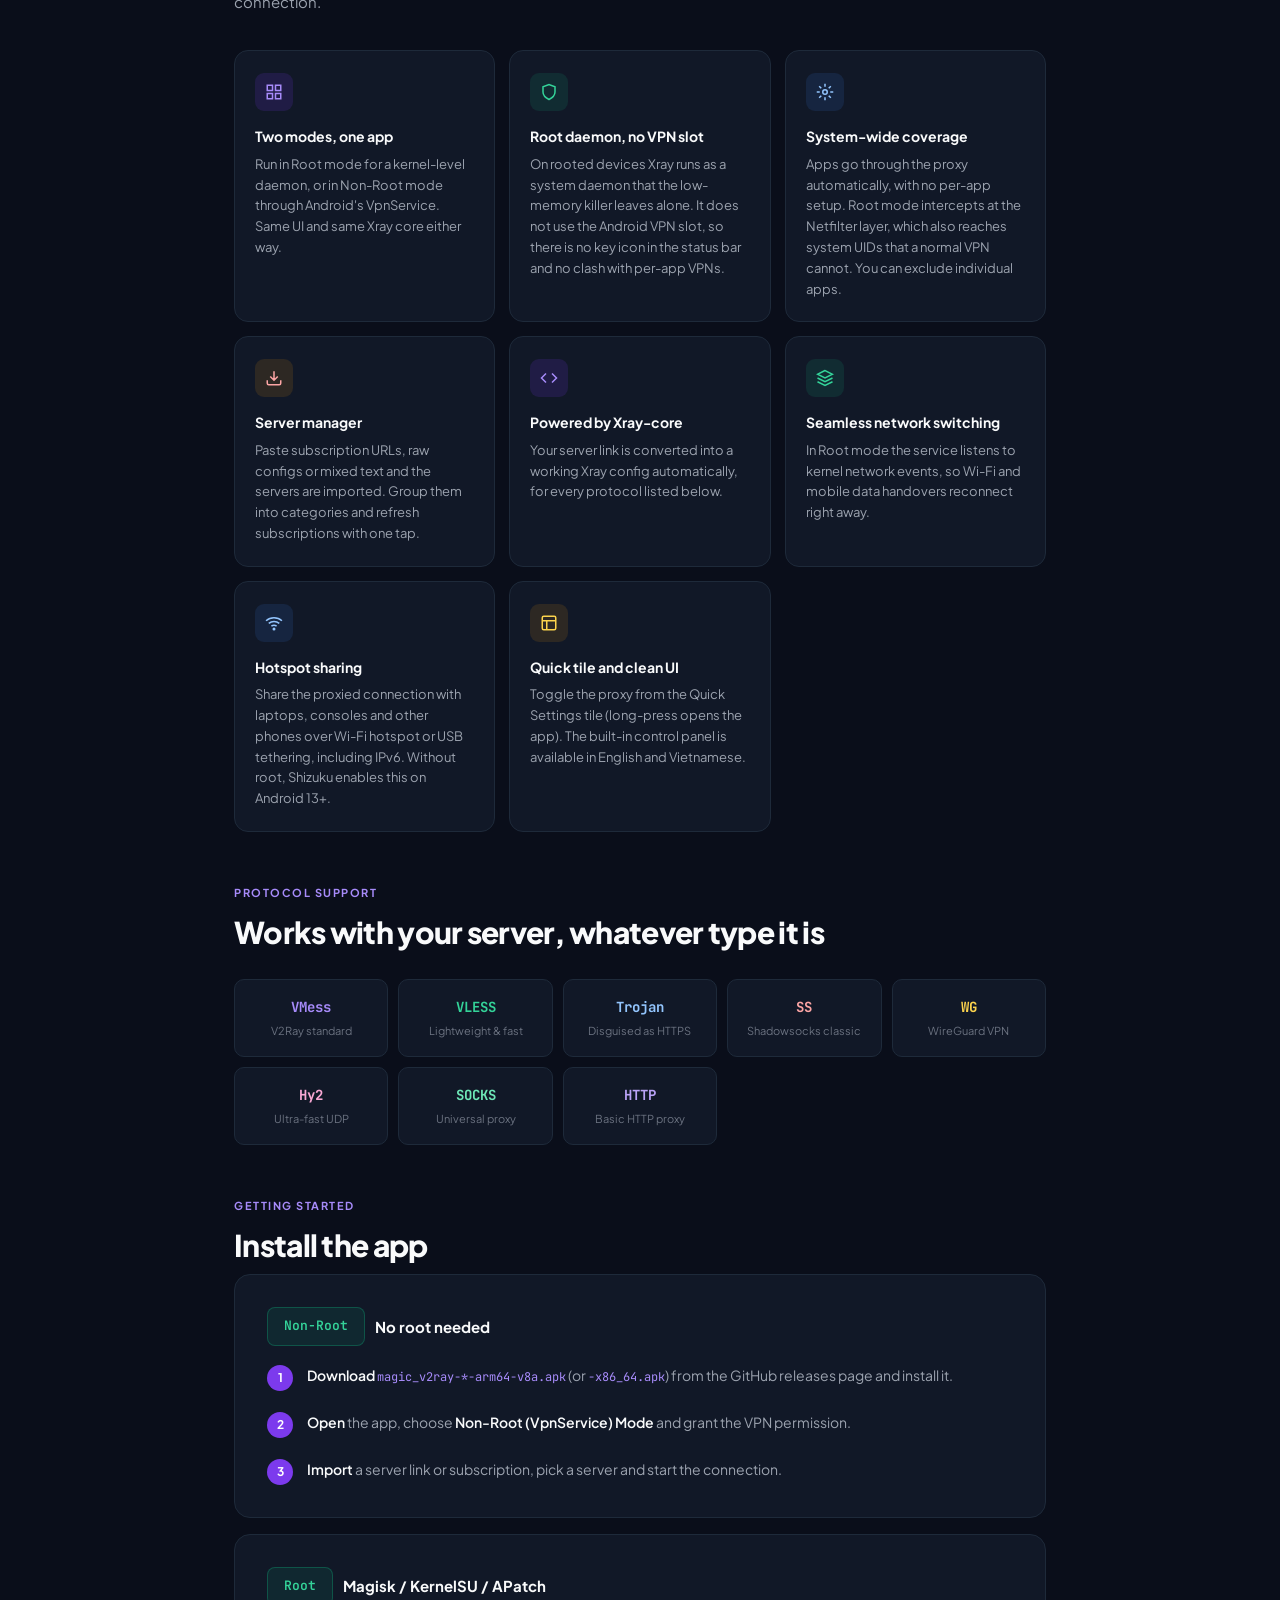
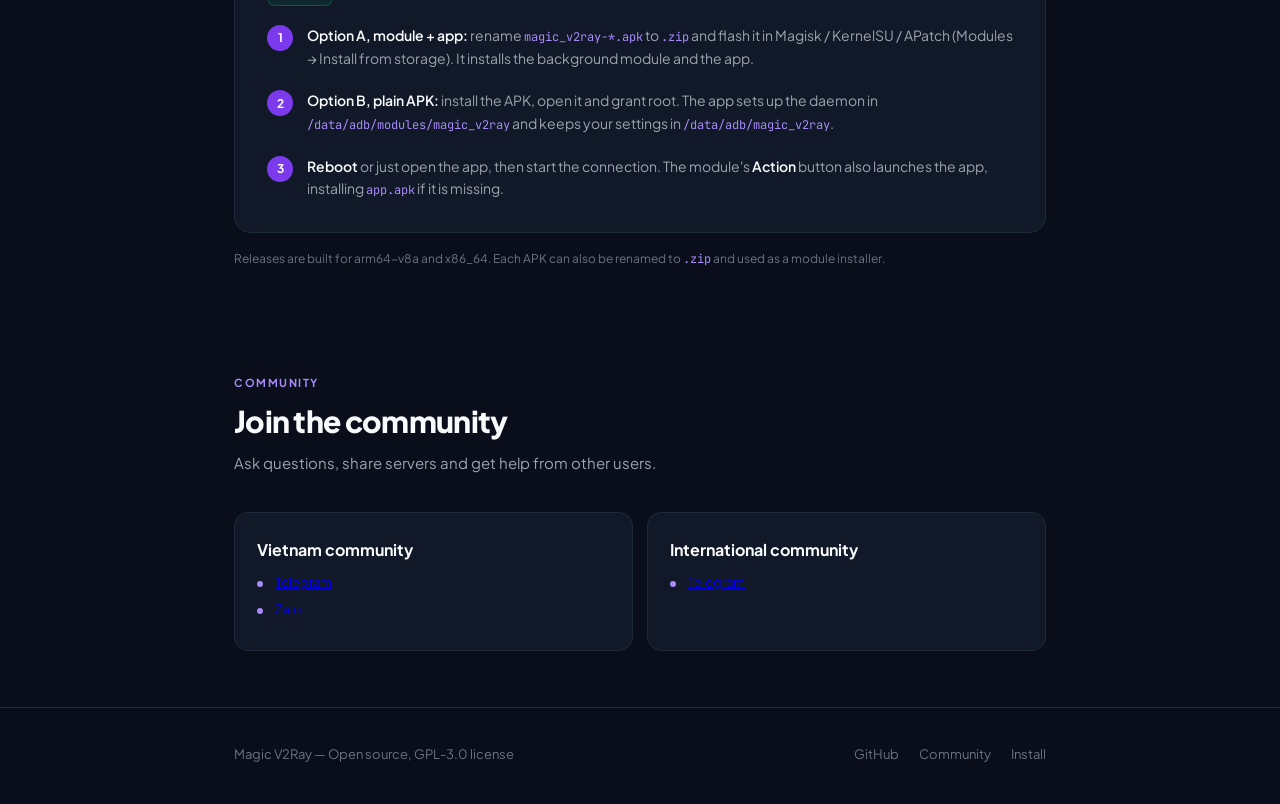
==== commit eb73b9ce: "Update page" ====
--- a/index.html
+++ b/index.html
@@ -79,6 +79,12 @@
                             </svg>
                             <span class="en">Download APK</span><span class="vi">Tải APK</span>
                         </a>
+                        <a href="https://github.com/vincentng295/Magic_V2Ray/tree/alpha-build" id="alpha-btn" class="btn-primary" style="background: #F59E0B; border-color: #F59E0B;">
+                            <svg width="15" height="15" viewBox="0 0 24 24" fill="none" stroke="currentColor" stroke-width="2.2">
+                                <path d="M21 15v4a2 2 0 0 1-2 2H5a2 2 0 0 1-2-2v-4M7 10l5 5 5-5M12 15V3"/>
+                            </svg>
+                            <span class="en">Download Alpha APK</span><span class="vi">Tải APK Alpha</span>
+                        </a>
                         <button class="btn-ghost" onclick="document.getElementById('install').scrollIntoView({behavior:'smooth'})">
                             <span class="en">Installation guide</span><span class="vi">Hướng dẫn cài đặt</span>
                             <svg width="13" height="13" viewBox="0 0 24 24" fill="none" stroke="currentColor" stroke-width="2.2">
@@ -441,8 +447,8 @@
 
             // ===== Popup cập nhật / Update popup =====
             const I18N = {
-                en: {title: 'New update available', version: 'Version', code: 'build', loading: 'Loading changelog...', close: 'Close', dl: 'Download APK', noLog: 'Could not load the changelog.', openLog: 'Open changelog', fail: 'Could not check for updates. Opening the releases page...'},
-                vi: {title: 'Có bản cập nhật mới', version: 'Phiên bản', code: 'build', loading: 'Đang tải nội dung cập nhật...', close: 'Đóng', dl: 'Tải APK', noLog: 'Không tải được nội dung cập nhật.', openLog: 'Mở changelog', fail: 'Không kiểm tra được bản cập nhật. Đang mở trang releases...'}
+                en: {alphaTitle: 'Alpha build (pre-release)', title: 'New update available', version: 'Version', code: 'build', loading: 'Loading changelog...', close: 'Close', dl: 'Download APK', noLog: 'Could not load the changelog.', openLog: 'Open changelog', fail: 'Could not check for updates. Opening the releases page...'},
+                vi: {alphaTitle: 'Bản Alpha (thử nghiệm)', title: 'Có bản cập nhật mới', version: 'Phiên bản', code: 'build', loading: 'Đang tải nội dung cập nhật...', close: 'Đóng', dl: 'Tải APK', noLog: 'Không tải được nội dung cập nhật.', openLog: 'Mở changelog', fail: 'Không kiểm tra được bản cập nhật. Đang mở trang releases...'}
             };
             const curLang = () => (document.documentElement.lang === 'vi' ? 'vi' : 'en');
 
@@ -486,19 +492,25 @@
                 document.body.style.overflow = '';
             }
 
+            const UPDATE_URLS = {
+                stable: '/update.json',
+                alpha: 'https://raw.githubusercontent.com/vincentng295/Magic_V2Ray/refs/heads/alpha-build/update.json'
+            };
+
             async function openUpdate(e) {
                 e.preventDefault();
                 const btn = e.currentTarget;
+                const isAlpha = btn.id === 'alpha-btn';
                 const t = I18N[curLang()];
                 btn.style.opacity = '.6';
                 btn.style.pointerEvents = 'none';
                 try {
-                    const res = await fetch('/update.json', {cache: 'no-store'});
+                    const res = await fetch(isAlpha ? UPDATE_URLS.alpha : UPDATE_URLS.stable, {cache: 'no-store'});
                     if (!res.ok) throw new Error('HTTP ' + res.status);
                     const info = await res.json();
                     if (!info.zipUrl) throw new Error('Missing zipUrl');
 
-                    document.getElementById('upd-title').textContent = t.title;
+                    document.getElementById('upd-title').textContent = isAlpha ? t.alphaTitle : t.title;
                     document.getElementById('upd-ver').textContent =
                         t.version + ' ' + (info.version || '') + (info.versionCode ? ' (' + t.code + ' ' + info.versionCode + ')' : '');
                     document.getElementById('upd-close').textContent = t.close;
@@ -533,6 +545,7 @@
 
             document.addEventListener('DOMContentLoaded', () => {
                 document.getElementById('apk-btn').addEventListener('click', openUpdate);
+                document.getElementById('alpha-btn').addEventListener('click', openUpdate);
                 document.getElementById('upd-x').addEventListener('click', closeUpdate);
                 document.getElementById('upd-close').addEventListener('click', closeUpdate);
                 document.getElementById('upd-ov').addEventListener('click', ev => { if (ev.target.id === 'upd-ov') closeUpdate(); });
